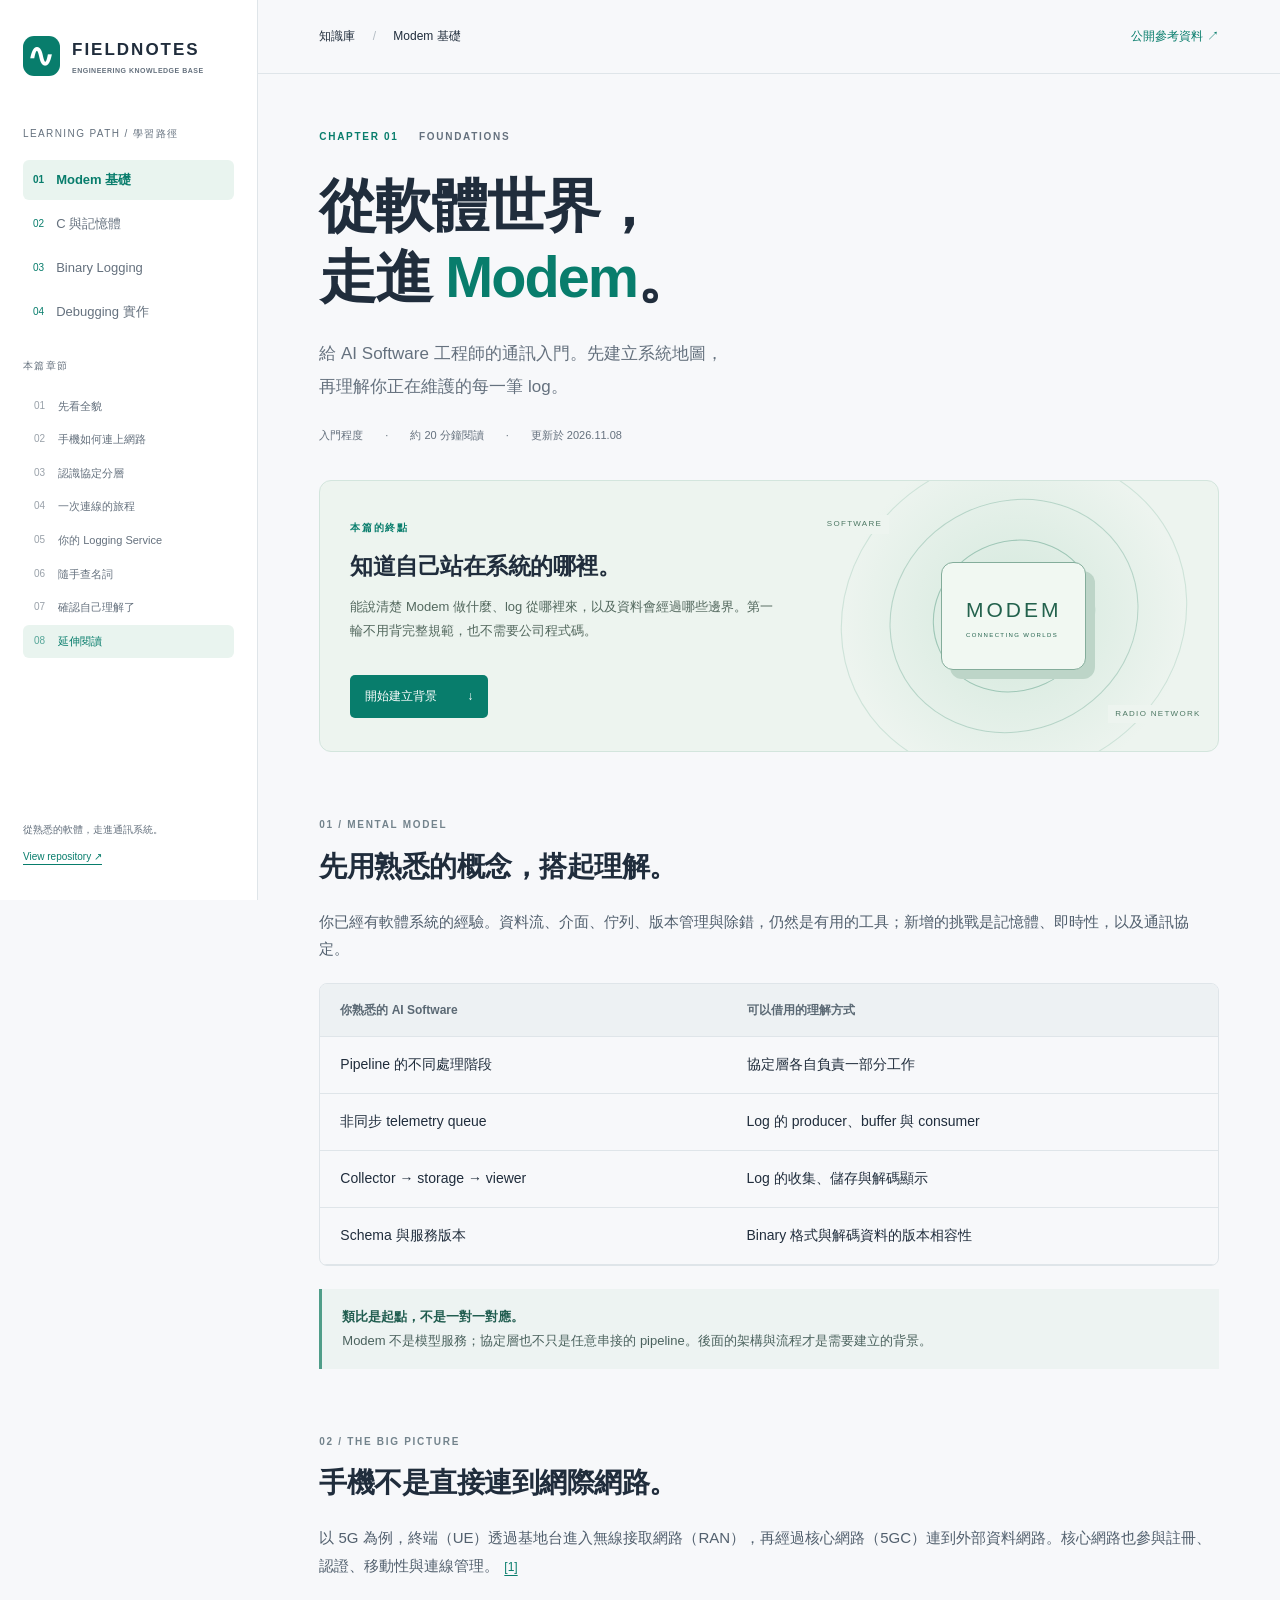
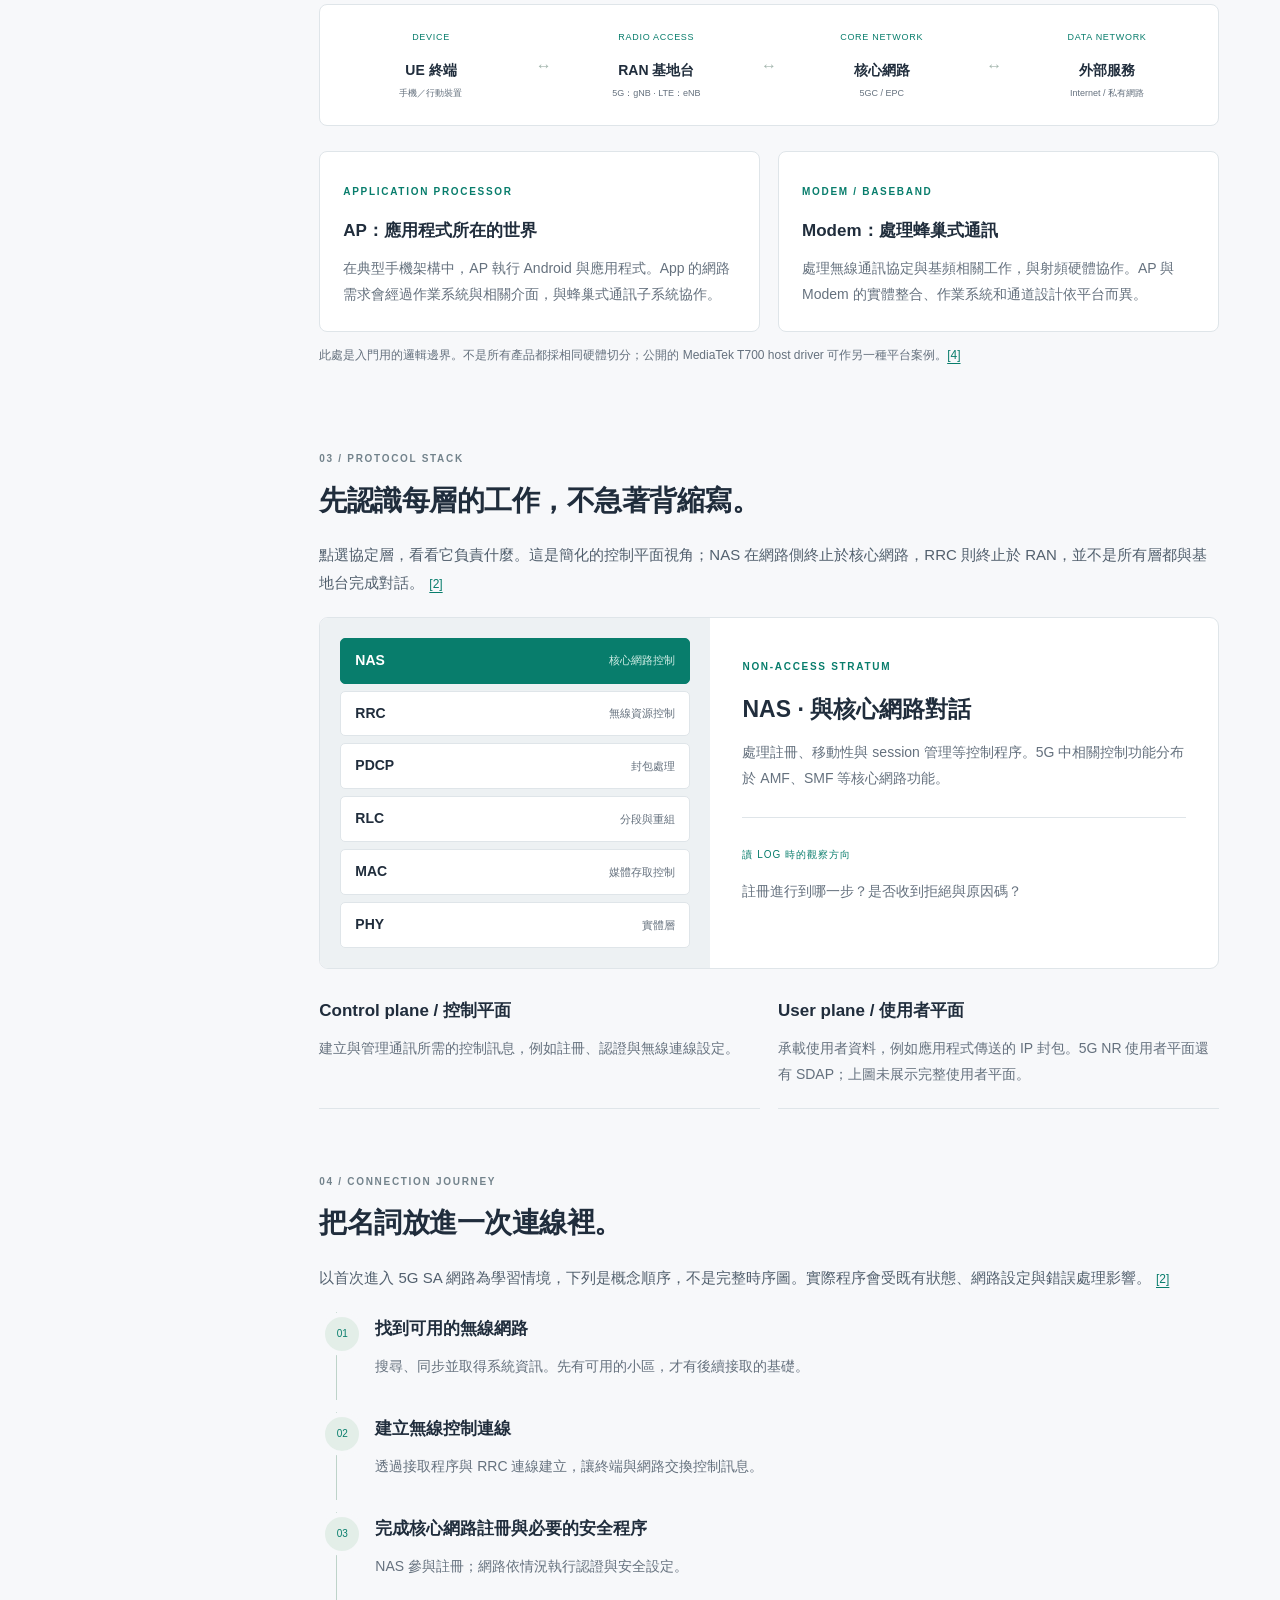
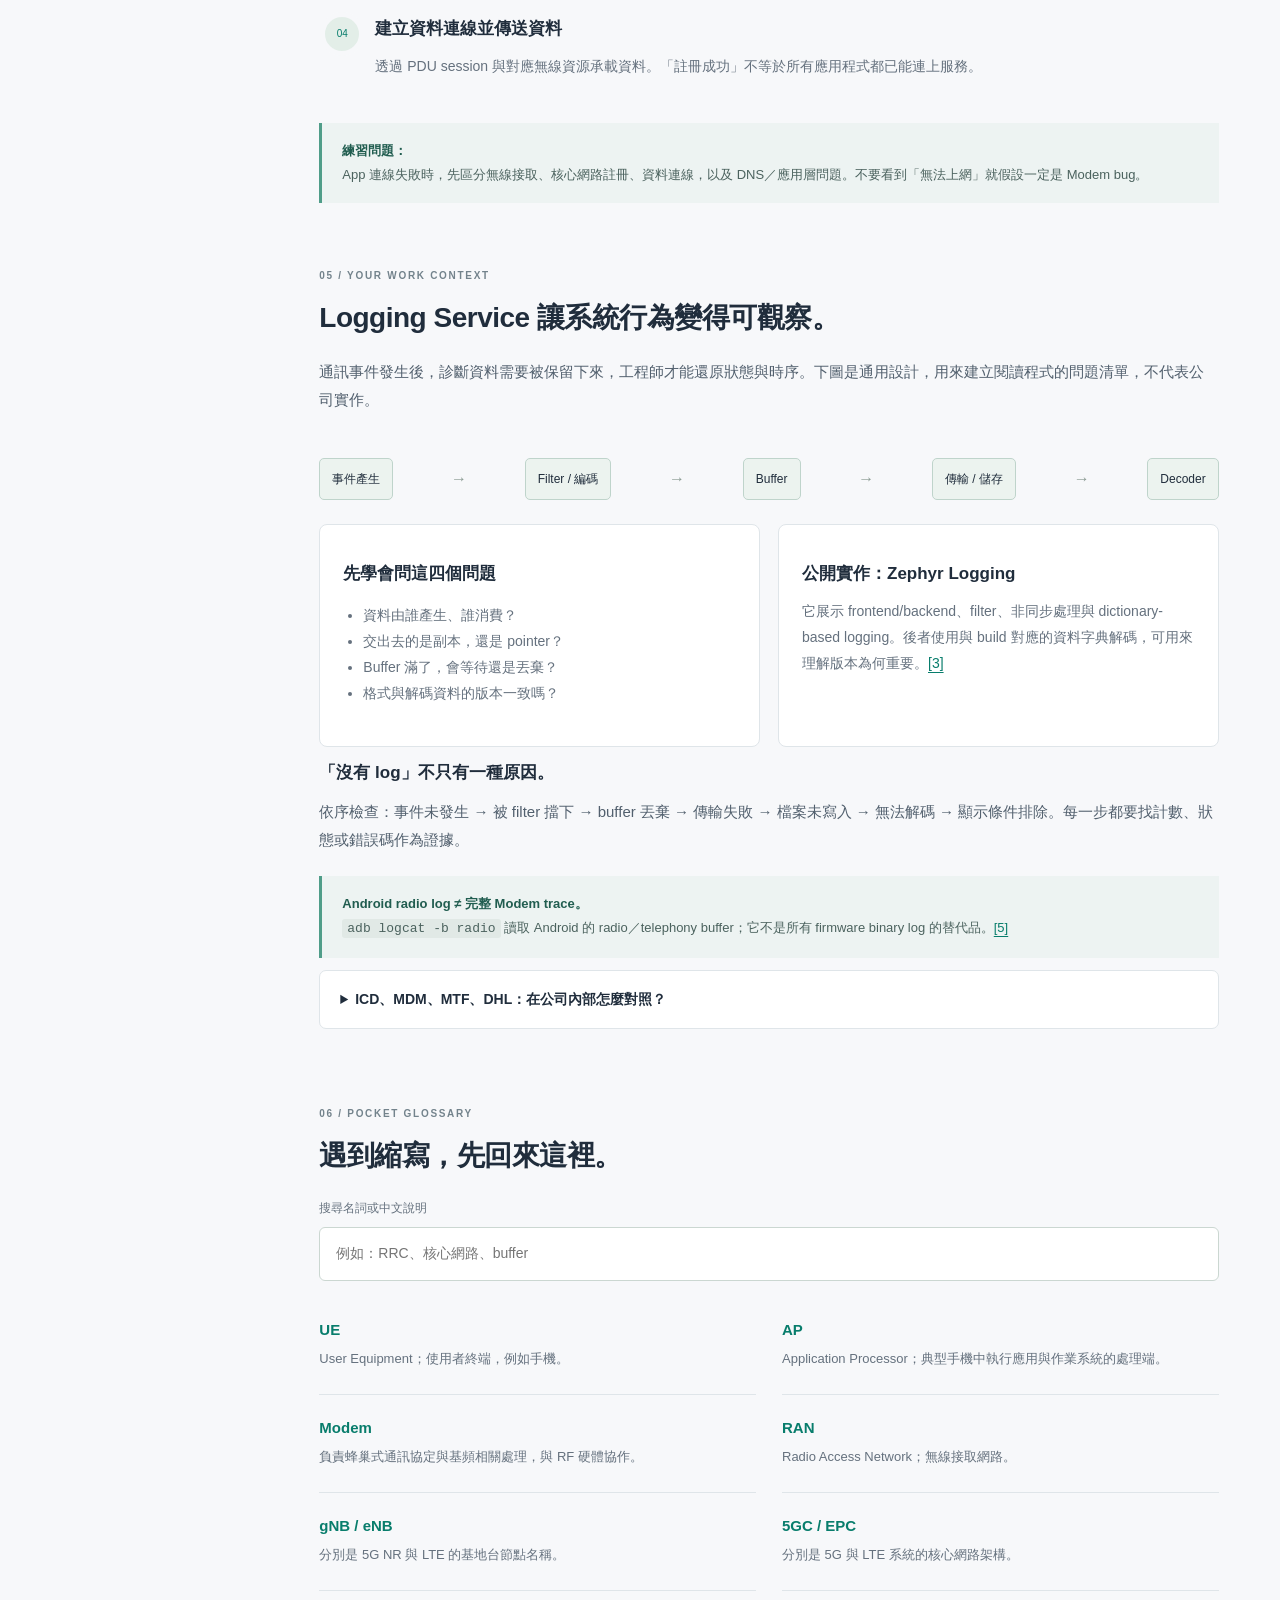
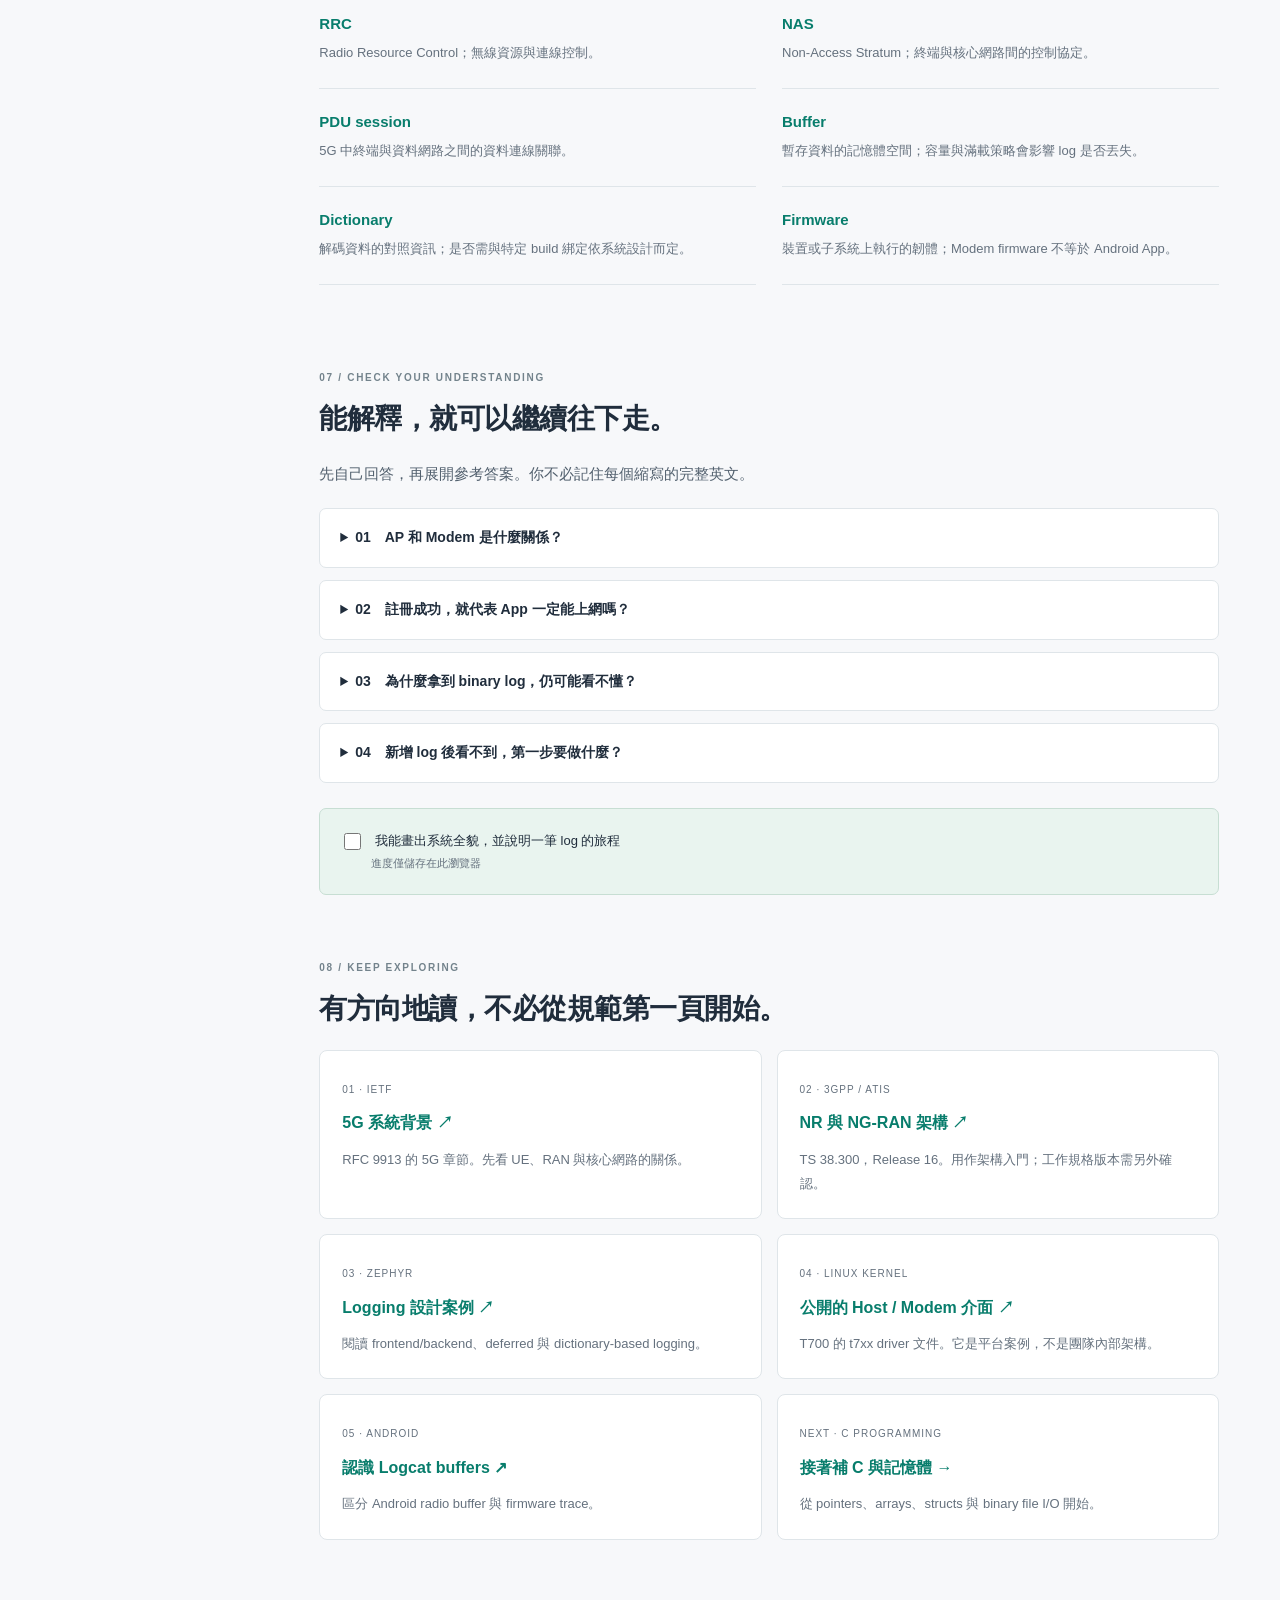
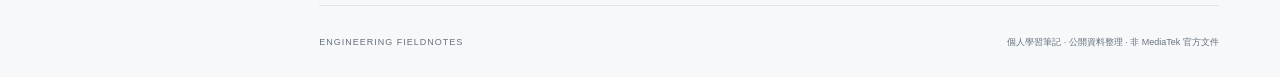
==== index.html @ d11c2abe "Build modem learning knowledge base with tested C labs and Pages deployment" ====
<!doctype html>
<html lang="zh-Hant"><head><meta charset="UTF-8"><meta name="viewport" content="width=device-width, initial-scale=1"><meta name="description" content="從 AI Software 走進 Modem：以系統架構、協定分層與 Logging 資料流建立通訊背景的工程師知識庫。"><title>Modem 背景入門 · Engineering Fieldnotes</title><link rel="stylesheet" href="assets/style.css"><script src="assets/app.js" defer></script><link rel="icon" href="assets/favicon.svg" type="image/svg+xml"></head>
<body data-chapter="modem-foundations"><a class="skip" href="#main">跳到主要內容</a><aside class="sidebar"><a class="brand" href="index.html"><span class="brand-icon">∿</span><span>FIELDNOTES<small>ENGINEERING KNOWLEDGE BASE</small></span></a><div class="sidebar-label">LEARNING PATH / 學習路徑</div><div class="chapter-nav" aria-label="學習主題"><a href="index.html" class="current" aria-current="page"><span>01</span>Modem 基礎</a><a href="c-memory.html" class=""><span>02</span>C 與記憶體</a><a href="binary-logging.html" class=""><span>03</span>Binary Logging</a><a href="debugging.html" class=""><span>04</span>Debugging 實作</a></div><div class="sidebar-label toc-label">本篇章節</div><nav aria-label="文章章節"><a href="#overview"><span>01</span>先看全貌</a><a href="#architecture"><span>02</span>手機如何連上網路</a><a href="#layers"><span>03</span>認識協定分層</a><a href="#journey"><span>04</span>一次連線的旅程</a><a href="#logging"><span>05</span>你的 Logging Service</a><a href="#glossary"><span>06</span>隨手查名詞</a><a href="#check"><span>07</span>確認自己理解了</a><a href="#resources"><span>08</span>延伸閱讀</a></nav><div class="sidebar-footer">從熟悉的軟體，走進通訊系統。<br><a href="https://github.com/peter0512lee/mediatek-career">View repository ↗</a></div></aside>
<div class="shell"><header class="topbar"><span>知識庫 <span class="slash">/</span> Modem 基礎</span><a href="#resources">公開參考資料 ↗</a></header><main id="main"><div class="eyebrow">CHAPTER 01 <span>FOUNDATIONS</span></div><h1>從軟體世界，<br>走進 <em>Modem</em>。</h1><p class="lead">給 AI Software 工程師的通訊入門。先建立系統地圖，<br class="desktop">再理解你正在維護的每一筆 log。</p><div class="meta"><span>入門程度</span><span>約 20 分鐘閱讀</span><span>更新於 2026.11.08</span></div>
<div class="intro-grid"><div><span class="tiny">本篇的終點</span><h2>知道自己站在系統的哪裡。</h2><p>能說清楚 Modem 做什麼、log 從哪裡來，以及資料會經過哪些邊界。第一輪不用背完整規範，也不需要公司程式碼。</p><a class="primary" href="#overview">開始建立背景 <span>↓</span></a></div><div class="signal-art" aria-label="概念示意：軟體經過 Modem 連接無線網路"><div class="orbit o1"></div><div class="orbit o2"></div><div class="orbit o3"></div><span class="chip">MODEM<small>CONNECTING WORLDS</small></span><span class="art-label al1">SOFTWARE</span><span class="art-label al2">RADIO NETWORK</span></div></div>
<section id="overview"><div class="section-kicker">01 / MENTAL MODEL</div><h2>先用熟悉的概念，搭起理解。</h2><p>你已經有軟體系統的經驗。資料流、介面、佇列、版本管理與除錯，仍然是有用的工具；新增的挑戰是記憶體、即時性，以及通訊協定。</p><div class="table-wrap"><table><thead><tr><th>你熟悉的 AI Software</th><th>可以借用的理解方式</th></tr></thead><tbody><tr><td>Pipeline 的不同處理階段</td><td>協定層各自負責一部分工作</td></tr><tr><td>非同步 telemetry queue</td><td>Log 的 producer、buffer 與 consumer</td></tr><tr><td>Collector → storage → viewer</td><td>Log 的收集、儲存與解碼顯示</td></tr><tr><td>Schema 與服務版本</td><td>Binary 格式與解碼資料的版本相容性</td></tr></tbody></table></div><div class="note"><strong>類比是起點，不是一對一對應。</strong> Modem 不是模型服務；協定層也不只是任意串接的 pipeline。後面的架構與流程才是需要建立的背景。</div></section>
<section id="architecture"><div class="section-kicker">02 / THE BIG PICTURE</div><h2>手機不是直接連到網際網路。</h2><p>以 5G 為例，終端（UE）透過基地台進入無線接取網路（RAN），再經過核心網路（5GC）連到外部資料網路。核心網路也參與註冊、認證、移動性與連線管理。<a class="cite" href="#ref-1">[1]</a></p><div class="network"><div><span>DEVICE</span><strong>UE 終端</strong><small>手機／行動裝置</small></div><b aria-hidden="true">↔</b><div><span>RADIO ACCESS</span><strong>RAN 基地台</strong><small>5G：gNB · LTE：eNB</small></div><b aria-hidden="true">↔</b><div><span>CORE NETWORK</span><strong>核心網路</strong><small>5GC / EPC</small></div><b aria-hidden="true">↔</b><div><span>DATA NETWORK</span><strong>外部服務</strong><small>Internet / 私有網路</small></div></div><div class="two-col"><article class="card"><span class="tiny">APPLICATION PROCESSOR</span><h3>AP：應用程式所在的世界</h3><p>在典型手機架構中，AP 執行 Android 與應用程式。App 的網路需求會經過作業系統與相關介面，與蜂巢式通訊子系統協作。</p></article><article class="card"><span class="tiny">MODEM / BASEBAND</span><h3>Modem：處理蜂巢式通訊</h3><p>處理無線通訊協定與基頻相關工作，與射頻硬體協作。AP 與 Modem 的實體整合、作業系統和通道設計依平台而異。</p></article></div><p class="caption">此處是入門用的邏輯邊界。不是所有產品都採相同硬體切分；公開的 MediaTek T700 host driver 可作另一種平台案例。<a href="#ref-4">[4]</a></p></section>
<section id="layers"><div class="section-kicker">03 / PROTOCOL STACK</div><h2>先認識每層的工作，不急著背縮寫。</h2><p>點選協定層，看看它負責什麼。這是簡化的控制平面視角；NAS 在網路側終止於核心網路，RRC 則終止於 RAN，並不是所有層都與基地台完成對話。<a class="cite" href="#ref-2">[2]</a></p><div class="stack-explorer"><div class="stack-buttons" role="group" aria-label="選擇協定層"><button data-layer="NAS" aria-pressed="true">NAS <span>核心網路控制</span></button><button data-layer="RRC" aria-pressed="false">RRC <span>無線資源控制</span></button><button data-layer="PDCP" aria-pressed="false">PDCP <span>封包處理</span></button><button data-layer="RLC" aria-pressed="false">RLC <span>分段與重組</span></button><button data-layer="MAC" aria-pressed="false">MAC <span>媒體存取控制</span></button><button data-layer="PHY" aria-pressed="false">PHY <span>實體層</span></button></div><article class="layer-detail" aria-live="polite"><span class="tiny" id="layer-full">NON-ACCESS STRATUM</span><h3 id="layer-title">NAS · 與核心網路對話</h3><p id="layer-desc">處理註冊、移動性與 session 管理等控制程序。5G 中相關控制功能分布於 AMF、SMF 等核心網路功能。</p><div class="layer-example"><span>讀 LOG 時的觀察方向</span><p id="layer-example">註冊進行到哪一步？是否收到拒絕與原因碼？</p></div></article></div><div class="two-col planes"><article><h3>Control plane / 控制平面</h3><p>建立與管理通訊所需的控制訊息，例如註冊、認證與無線連線設定。</p></article><article><h3>User plane / 使用者平面</h3><p>承載使用者資料，例如應用程式傳送的 IP 封包。5G NR 使用者平面還有 SDAP；上圖未展示完整使用者平面。</p></article></div></section>
<section id="journey"><div class="section-kicker">04 / CONNECTION JOURNEY</div><h2>把名詞放進一次連線裡。</h2><p>以首次進入 5G SA 網路為學習情境，下列是概念順序，不是完整時序圖。實際程序會受既有狀態、網路設定與錯誤處理影響。<a class="cite" href="#ref-2">[2]</a></p><ol class="timeline"><li><h3>找到可用的無線網路</h3><p>搜尋、同步並取得系統資訊。先有可用的小區，才有後續接取的基礎。</p></li><li><h3>建立無線控制連線</h3><p>透過接取程序與 RRC 連線建立，讓終端與網路交換控制訊息。</p></li><li><h3>完成核心網路註冊與必要的安全程序</h3><p>NAS 參與註冊；網路依情況執行認證與安全設定。</p></li><li><h3>建立資料連線並傳送資料</h3><p>透過 PDU session 與對應無線資源承載資料。「註冊成功」不等於所有應用程式都已能連上服務。</p></li></ol><div class="note"><strong>練習問題：</strong>App 連線失敗時，先區分無線接取、核心網路註冊、資料連線，以及 DNS／應用層問題。不要看到「無法上網」就假設一定是 Modem bug。</div></section>
<section id="logging"><div class="section-kicker">05 / YOUR WORK CONTEXT</div><h2>Logging Service 讓系統行為變得可觀察。</h2><p>通訊事件發生後，診斷資料需要被保留下來，工程師才能還原狀態與時序。下圖是通用設計，用來建立閱讀程式的問題清單，不代表公司實作。</p><div class="log-flow"><span>事件產生</span><i>→</i><span>Filter / 編碼</span><i>→</i><span>Buffer</span><i>→</i><span>傳輸 / 儲存</span><i>→</i><span>Decoder</span></div><div class="two-col"><article class="card"><h3>先學會問這四個問題</h3><ul><li>資料由誰產生、誰消費？</li><li>交出去的是副本，還是 pointer？</li><li>Buffer 滿了，會等待還是丟棄？</li><li>格式與解碼資料的版本一致嗎？</li></ul></article><article class="card"><h3>公開實作：Zephyr Logging</h3><p>它展示 frontend/backend、filter、非同步處理與 dictionary-based logging。後者使用與 build 對應的資料字典解碼，可用來理解版本為何重要。<a href="#ref-3">[3]</a></p></article></div><h3>「沒有 log」不只有一種原因。</h3><p>依序檢查：事件未發生 → 被 filter 擋下 → buffer 丟棄 → 傳輸失敗 → 檔案未寫入 → 無法解碼 → 顯示條件排除。每一步都要找計數、狀態或錯誤碼作為證據。</p><div class="note"><strong>Android radio log ≠ 完整 Modem trace。</strong> <code>adb logcat -b radio</code> 讀取 Android 的 radio／telephony buffer；它不是所有 firmware binary log 的替代品。<a href="#ref-5">[5]</a></div><details><summary>ICD、MDM、MTF、DHL：在公司內部怎麼對照？</summary><p>目前沒有足夠可靠的公開來源確認本專案情境中的定義；不猜全名或模組關係。請在公司內部釐清各項的類型、執行位置、輸入／輸出、buffer ownership、初始化流程與常見失敗情境。</p><p>這個公開知識庫只整理共通知識，不收錄內部 code、log 或未公開的架構對照。</p></details></section>
<section id="glossary"><div class="section-kicker">06 / POCKET GLOSSARY</div><h2>遇到縮寫，先回來這裡。</h2><label class="search-label" for="term-search">搜尋名詞或中文說明</label><input id="term-search" type="search" placeholder="例如：RRC、核心網路、buffer" autocomplete="off"><div class="terms" id="terms"><article class="term"><h3>UE</h3><p>User Equipment；使用者終端，例如手機。</p></article><article class="term"><h3>AP</h3><p>Application Processor；典型手機中執行應用與作業系統的處理端。</p></article><article class="term"><h3>Modem</h3><p>負責蜂巢式通訊協定與基頻相關處理，與 RF 硬體協作。</p></article><article class="term"><h3>RAN</h3><p>Radio Access Network；無線接取網路。</p></article><article class="term"><h3>gNB / eNB</h3><p>分別是 5G NR 與 LTE 的基地台節點名稱。</p></article><article class="term"><h3>5GC / EPC</h3><p>分別是 5G 與 LTE 系統的核心網路架構。</p></article><article class="term"><h3>RRC</h3><p>Radio Resource Control；無線資源與連線控制。</p></article><article class="term"><h3>NAS</h3><p>Non-Access Stratum；終端與核心網路間的控制協定。</p></article><article class="term"><h3>PDU session</h3><p>5G 中終端與資料網路之間的資料連線關聯。</p></article><article class="term"><h3>Buffer</h3><p>暫存資料的記憶體空間；容量與滿載策略會影響 log 是否丟失。</p></article><article class="term"><h3>Dictionary</h3><p>解碼資料的對照資訊；是否需與特定 build 綁定依系統設計而定。</p></article><article class="term"><h3>Firmware</h3><p>裝置或子系統上執行的韌體；Modem firmware 不等於 Android App。</p></article></div><p id="search-status" role="status" class="caption"></p></section>
<section id="check"><div class="section-kicker">07 / CHECK YOUR UNDERSTANDING</div><h2>能解釋，就可以繼續往下走。</h2><p>先自己回答，再展開參考答案。你不必記住每個縮寫的完整英文。</p><details><summary>01　AP 和 Modem 是什麼關係？</summary><p>典型手機中，AP 執行應用與作業系統，Modem 處理蜂巢式通訊；兩者透過平台介面協作。邏輯職責不同，不表示一定是兩顆獨立晶片。</p></details><details><summary>02　註冊成功，就代表 App 一定能上網嗎？</summary><p>不一定。還需有可用資料連線，後續也可能遇到路由、DNS、TLS 或應用服務問題。應分層尋找證據。</p></details><details><summary>03　為什麼拿到 binary log，仍可能看不懂？</summary><p>可能缺少正確格式資訊或對應版本的 dictionary，也可能有資料截斷、未知 ID 或解析錯誤。先確認版本與資料完整性。</p></details><details><summary>04　新增 log 後看不到，第一步要做什麼？</summary><p>確認程式路徑是否真的執行，以及 log 是否被編譯進去、是否被 runtime filter 關閉，再沿 buffer、傳輸、儲存、解碼逐段檢查。</p></details><div class="completion"><label><input type="checkbox" id="completed"> 我能畫出系統全貌，並說明一筆 log 的旅程</label><span id="completion-status" role="status">進度僅儲存在此瀏覽器</span></div></section>
<section id="resources"><div class="section-kicker">08 / KEEP EXPLORING</div><h2>有方向地讀，不必從規範第一頁開始。</h2><div class="resources"><a id="ref-1" href="https://www.rfc-editor.org/rfc/rfc9913.html"><span>01 · IETF</span><h3>5G 系統背景 ↗</h3><p>RFC 9913 的 5G 章節。先看 UE、RAN 與核心網路的關係。</p></a><a id="ref-2" href="https://atisorg.s3.amazonaws.com/archive/3gpp-documents/Rel16/ATIS.3GPP.38.300.V1620.pdf"><span>02 · 3GPP / ATIS</span><h3>NR 與 NG-RAN 架構 ↗</h3><p>TS 38.300，Release 16。用作架構入門；工作規格版本需另外確認。</p></a><a id="ref-3" href="https://docs.zephyrproject.org/latest/services/logging/index.html"><span>03 · ZEPHYR</span><h3>Logging 設計案例 ↗</h3><p>閱讀 frontend/backend、deferred 與 dictionary-based logging。</p></a><a id="ref-4" href="https://docs.kernel.org/networking/device_drivers/wwan/t7xx.html"><span>04 · LINUX KERNEL</span><h3>公開的 Host / Modem 介面 ↗</h3><p>T700 的 t7xx driver 文件。它是平台案例，不是團隊內部架構。</p></a><a id="ref-5" href="https://developer.android.com/tools/logcat"><span>05 · ANDROID</span><h3>認識 Logcat buffers ↗</h3><p>區分 Android radio buffer 與 firmware trace。</p></a><a href="c-memory.html"><span>NEXT · C PROGRAMMING</span><h3>接著補 C 與記憶體 →</h3><p>從 pointers、arrays、structs 與 binary file I/O 開始。</p></a></div></section><footer>ENGINEERING FIELDNOTES <span>個人學習筆記 · 公開資料整理 · 非 MediaTek 官方文件</span></footer></main></div></body></html>
---- assets/style.css ----
:root{--bg:#f7f8fa;--ink:#202d3c;--muted:#65717e;--line:#dfe5e9;--green:#087d6c;--light:#e9f4ef;--sidebar:258px}*{box-sizing:border-box}html{scroll-behavior:smooth;scroll-padding-top:30px}body{margin:0;background:var(--bg);color:var(--ink);font:16px/1.85 -apple-system,BlinkMacSystemFont,"Segoe UI","Noto Sans TC",sans-serif}a{color:var(--green);text-underline-offset:4px}button,input{font:inherit}button,a,input,summary{outline-offset:5px}button{cursor:pointer}.skip{position:fixed;top:-80px;background:white;padding:10px;z-index:10}.skip:focus{top:0}.sidebar{position:fixed;inset:0 auto 0 0;width:var(--sidebar);background:#fff;border-right:1px solid var(--line);padding:34px 23px;display:flex;flex-direction:column;overflow:auto}.brand{display:flex;gap:12px;align-items:center;color:var(--ink);text-decoration:none;font-size:17px;font-weight:750;letter-spacing:2px}.brand small{display:block;font-size:8px;letter-spacing:1.1px;color:var(--muted)}.brand-icon{display:grid;place-items:center;width:37px;height:40px;background:var(--green);color:white;border-radius:11px;font-size:32px}.sidebar-label{font-size:10px;letter-spacing:1.4px;color:var(--muted);margin:47px 0 16px}.course{font-weight:650;font-size:14px;display:flex;align-items:center;gap:9px}.dot{width:7px;height:7px;background:var(--green);border-radius:50%}.badge{margin-left:auto;color:var(--green);background:var(--light);padding:0 7px;border-radius:4px;font-size:11px}nav{margin:18px 0 25px}nav a{display:flex;gap:13px;font-size:13px;color:var(--muted);padding:8px 11px;text-decoration:none;border-radius:6px}nav a span{font-size:10px;opacity:.65}nav a.active,nav a:hover{color:var(--green);background:var(--light)}.up-next{border-top:1px solid var(--line);padding-top:23px;font-size:12px;color:var(--muted)}.up-next>span{font-size:10px;letter-spacing:1px}.up-next p{display:flex;justify-content:space-between;margin:12px 0}.up-next small{font-size:10px;color:#78838c}.sidebar-footer{margin-top:auto;padding-top:35px;font-size:10px;color:var(--muted)}.sidebar-footer a{display:inline-block;margin-top:8px}.shell{margin-left:var(--sidebar)}.topbar{height:74px;border-bottom:1px solid var(--line);display:flex;align-items:center;justify-content:space-between;padding:0 6%;font-size:12px}.topbar>a{text-decoration:none}.slash{margin:0 14px;color:#b4bdc4}main{max-width:1120px;margin:auto;padding:54px 6% 0}.eyebrow,.tiny,.section-kicker{font-size:10px;font-weight:650;letter-spacing:1.7px;color:var(--green)}.eyebrow span{color:var(--muted);margin-left:16px}h1{font-size:clamp(38px,4.5vw,64px);line-height:1.25;letter-spacing:-2px;font-weight:730;margin:24px 0}h1 em{font-style:normal;color:var(--green)}.lead{font-size:17px;line-height:1.9;color:var(--muted)}.meta{display:flex;gap:22px;font-size:11px;color:var(--muted);margin:22px 0 35px}.meta span+span:before{content:'·';margin-right:22px}.intro-grid{display:grid;grid-template-columns:1.2fr 1fr;border:1px solid #d3e5dd;border-radius:12px;background:#edf4ef;overflow:hidden}.intro-grid>div:first-child{padding:30px}.intro-grid h2{font-size:23px;margin:9px 0}.intro-grid p{font-size:13px;color:#53685e}.primary{display:inline-flex;gap:30px;margin-top:12px;background:var(--green);color:#fff;padding:10px 15px;border-radius:5px;text-decoration:none;font-size:12px}.signal-art{position:relative;display:grid;place-items:center;min-height:270px;overflow:hidden;background:radial-gradient(circle,#d3e8dc,transparent 70%)}.orbit{position:absolute;border:1px solid #9fc7b7;border-radius:50%;width:150px;height:150px;transform:rotate(-25deg) scaleX(1.1)}.o2{width:230px;height:230px;opacity:.65}.o3{width:320px;height:320px;opacity:.4}.chip{z-index:1;padding:28px 24px;border:1px solid #84ad9b;background:#f1f8f2;box-shadow:9px 9px 0 #bdd5c8;border-radius:12px;font-size:21px;letter-spacing:3px;color:#23624d}.chip small{display:block;font-size:6px;letter-spacing:1.4px}.art-label{position:absolute;font-size:8px;letter-spacing:1.3px;background:#edf4ef;padding:2px 7px;color:#4d7864}.al1{top:34px;left:10px}.al2{bottom:28px;right:10px}section{padding-top:64px}h2{font-size:28px;line-height:1.45;letter-spacing:-.5px;margin:12px 0 20px}h3{font-size:17px;line-height:1.6;margin:12px 0}p{margin:12px 0 20px}section>p{color:#52606e;font-size:15px}.section-kicker{color:#73838c}table{width:100%;border-collapse:collapse;font-size:14px}th{text-align:left;background:#edf1f3;font-size:12px;color:#5b6974}td,th{padding:15px 20px;border-bottom:1px solid var(--line)}.table-wrap{overflow:auto;border:1px solid var(--line);border-radius:8px}.note{background:#edf3f2;border-left:3px solid #509d89;padding:16px 20px;margin-top:23px;font-size:13px;color:#4b625e}.note strong{display:block;color:#215d50}.network{display:flex;gap:10px;align-items:center;background:#fff;padding:24px 16px;border:1px solid var(--line);border-radius:8px;margin:25px 0}.network>div{flex:1;text-align:center}.network span,.network small{display:block;font-size:9px;color:var(--muted)}.network span{letter-spacing:.7px;color:var(--green);margin-bottom:9px}.network strong{font-size:14px}.network b{color:#a5b7af;font-weight:400}.two-col{display:grid;grid-template-columns:1fr 1fr;gap:18px}.card{padding:23px;background:white;border:1px solid var(--line);border-radius:8px}.card p,.card li{font-size:14px;color:var(--muted)}.card p:last-child{margin-bottom:0}.caption{font-size:12px!important;color:var(--muted)}.stack-explorer{display:grid;grid-template-columns:1fr 1.3fr;border:1px solid var(--line);border-radius:9px;overflow:hidden;background:white}.stack-buttons{padding:20px;background:#edf1f3;display:grid;gap:7px}.stack-buttons button{text-align:left;display:flex;justify-content:space-between;align-items:center;border:1px solid var(--line);background:white;border-radius:5px;padding:9px 14px;font-size:14px;font-weight:650;color:var(--ink)}.stack-buttons button span{font-weight:400;font-size:11px;color:var(--muted)}.stack-buttons button[aria-pressed=true]{background:var(--green);color:white;border-color:var(--green)}.stack-buttons button[aria-pressed=true] span{color:#d2eee6}.layer-detail{padding:32px}.layer-detail p{font-size:14px;color:var(--muted)}.layer-detail h3{font-size:23px}.layer-example{border-top:1px solid var(--line);margin-top:25px;padding-top:20px}.layer-example>span{font-size:10px;letter-spacing:1px;color:var(--green)}.planes{padding-top:16px}.planes article{border-bottom:1px solid var(--line)}.planes p{font-size:14px;color:var(--muted)}.timeline{list-style:none;counter-reset:steps;padding-left:0}.timeline li{counter-increment:steps;position:relative;margin-left:17px;padding:0 0 20px 38px;border-left:1px solid #bed3c9}.timeline li:before{content:counter(steps,decimal-leading-zero);position:absolute;left:-17px;background:#e3eee8;border:5px solid var(--bg);border-radius:50%;width:34px;height:34px;display:grid;place-items:center;color:var(--green);font-size:10px}.timeline li:last-child{border-left-color:transparent}.timeline h3{padding-top:3px}.timeline p{font-size:14px;color:var(--muted);margin-bottom:0}.log-flow{display:flex;align-items:center;justify-content:space-between;gap:6px;padding:24px 0}.log-flow span{padding:9px 12px;border:1px solid #bfd4cb;border-radius:5px;background:#ecf3ef;font-size:12px}.log-flow i{font-style:normal;color:#8d9d95}ul{padding-left:20px}code{background:#e1e9e6;padding:2px 5px;border-radius:3px}details{background:white;border:1px solid var(--line);border-radius:7px;margin:12px 0;padding:16px 20px;font-size:14px}summary{cursor:pointer;font-weight:600}details p{color:var(--muted);margin-bottom:0}.search-label{display:block;font-size:12px;color:var(--muted);margin-bottom:8px}input[type=search]{width:100%;padding:13px 16px;background:white;border:1px solid #cbd7d1;border-radius:6px;font-size:14px;color:var(--ink)}.terms{display:grid;grid-template-columns:1fr 1fr;gap:0 26px;margin-top:16px}.term{padding:9px 0;border-bottom:1px solid var(--line)}.term h3{font-size:15px;color:var(--green);margin-bottom:5px}.term p{font-size:13px;color:var(--muted);margin:0 0 14px}[hidden]{display:none!important}.completion{margin-top:25px;background:var(--light);border:1px solid #c7ded3;padding:20px;border-radius:7px;font-size:13px}.completion input{accent-color:var(--green);width:17px;height:17px;vertical-align:middle;margin-right:10px}.completion>span{display:block;margin-left:31px;font-size:11px;color:var(--muted)}.resources{display:grid;grid-template-columns:1fr 1fr;gap:15px}.resources>a{display:block;text-decoration:none;background:white;border:1px solid var(--line);border-radius:8px;padding:22px;transition:border-color .15s}.resources>a:hover{border-color:var(--green)}.resources span{font-size:10px;letter-spacing:1px;color:var(--muted)}.resources h3{font-size:16px;margin:8px 0}.resources p{font-size:13px;color:var(--muted);margin-bottom:0}footer{border-top:1px solid var(--line);margin-top:65px;padding:28px 0;font-size:9px;letter-spacing:1px;color:var(--muted);display:flex;justify-content:space-between}footer span{letter-spacing:0}.cite{font-size:12px;margin-left:5px}@media(min-width:1400px){main{padding-top:65px}}@media(max-width:1050px){:root{--sidebar:220px}.sidebar{padding:25px 17px}main{padding-left:5%;padding-right:5%}.intro-grid{grid-template-columns:1.3fr 1fr}.network{gap:4px;padding:20px 8px}.network strong{font-size:12px}.log-flow{flex-wrap:wrap}.layer-detail{padding:23px}}@media(max-width:760px){.sidebar{position:static;width:auto;padding:20px;border-right:0;border-bottom:1px solid var(--line)}.sidebar-label,.course,.up-next,.sidebar-footer{display:none}.brand small{font-size:8px}nav{display:flex;overflow-x:auto;margin:20px 0 0;gap:6px}nav a{white-space:nowrap;padding:7px 10px}nav a span{display:none}.shell{margin-left:0}.topbar{height:55px;padding:0 22px;font-size:10px}main{padding:35px 22px 0}h1{font-size:43px}.lead{font-size:15px}.meta{gap:10px;font-size:10px}.meta span+span:before{margin-right:10px}.intro-grid{grid-template-columns:1fr}.intro-grid>div:first-child{padding:25px}.signal-art{min-height:190px}.o3{width:290px;height:290px}.chip{padding:20px 25px}.al1{left:18%;top:20px}.al2{right:15%;bottom:20px}section{padding-top:45px}h2{font-size:25px}.two-col,.resources{grid-template-columns:1fr}.network{display:grid;grid-template-columns:1fr 20px 1fr;gap:15px;padding:22px}.network>b:nth-of-type(2){display:none}.network strong{font-size:14px}.stack-explorer{grid-template-columns:1fr}.stack-buttons{grid-template-columns:1fr 1fr;padding:14px}.stack-buttons button{display:block}.stack-buttons button span{display:block;font-size:10px}.terms{gap:0 18px}.term p{font-size:12px}.log-flow{justify-content:flex-start}.log-flow span{font-size:11px;padding:7px 9px}footer{display:block}footer span{display:block;margin-top:8px}.desktop{display:none}}@media(prefers-reduced-motion:reduce){html{scroll-behavior:auto}*{transition:none!important}}
/* Shared chapter navigation and teaching labs. */
.chapter-nav{display:grid;gap:4px}.chapter-nav a{display:flex;align-items:center;gap:12px;padding:8px 10px;border-radius:6px;font-size:13px;color:var(--muted);text-decoration:none}.chapter-nav a span{font-size:10px;color:var(--green)}.chapter-nav a.current{color:var(--green);background:var(--light);font-weight:650}.toc-label{margin-top:25px;margin-bottom:8px}.sidebar nav{margin-top:6px}.sidebar nav a{font-size:11px;line-height:1.6}.brand-icon{line-height:1;flex-shrink:0}.brand small{letter-spacing:.5px;font-size:7px}.page-links{display:flex;justify-content:space-between;gap:20px;margin-top:35px;font-size:14px}.page-links a{text-decoration:none}pre{max-width:100%;overflow:auto;padding:22px;border:1px solid #ccdcd5;border-radius:7px;background:#edf3f0;color:#214d40;font-size:12px;line-height:1.85;tab-size:4}pre code{background:none;padding:0;color:inherit;white-space:pre}textarea{width:100%;padding:15px;border:1px solid #b9cfc4;border-radius:7px;resize:vertical;font:13px/1.8 ui-monospace,monospace;background:white;color:var(--ink)}.lab-actions{display:flex;flex-wrap:wrap;gap:10px;align-items:center;margin:12px 0}.lab-actions .primary{margin-top:0;border:1px solid var(--green)}.secondary{font-size:12px;border:1px solid #b5c9c0;background:white;color:var(--green);padding:10px 15px;border-radius:5px}.secondary:hover{background:var(--light)}.queue-lab{padding:23px;border:1px solid var(--line);border-radius:9px;background:white;margin-top:23px}.queue-lab p{font-size:13px;color:var(--muted)}.queue-slots{display:grid;grid-template-columns:repeat(4,1fr);gap:10px;margin:20px 0}.queue-slot{border:1px dashed #aac5b8;background:#f4f7f5;padding:15px 5px;text-align:center;border-radius:6px;color:var(--muted);font-size:12px}.queue-slot.filled{border-style:solid;background:var(--light);color:var(--green)}.queue-slot strong{display:block;font-size:22px}.queue-slot small{font-size:10px}.resources article p{margin-bottom:0}@media(max-width:760px){.chapter-nav{display:flex;overflow-x:auto;margin-top:18px;gap:5px}.chapter-nav a{white-space:nowrap;font-size:12px}.sidebar nav{margin:12px 0 0}.sidebar nav a{font-size:11px}.sidebar-label.toc-label{display:none}pre{padding:15px;font-size:11px}.brand small{font-size:8px}.meta{flex-wrap:wrap}.page-links{font-size:12px}.queue-lab{padding:18px}.queue-slot{font-size:10px}} 
@media(max-width:760px){.sidebar nav{padding-bottom:8px;flex-shrink:0}.chapter-nav{flex-shrink:0}}
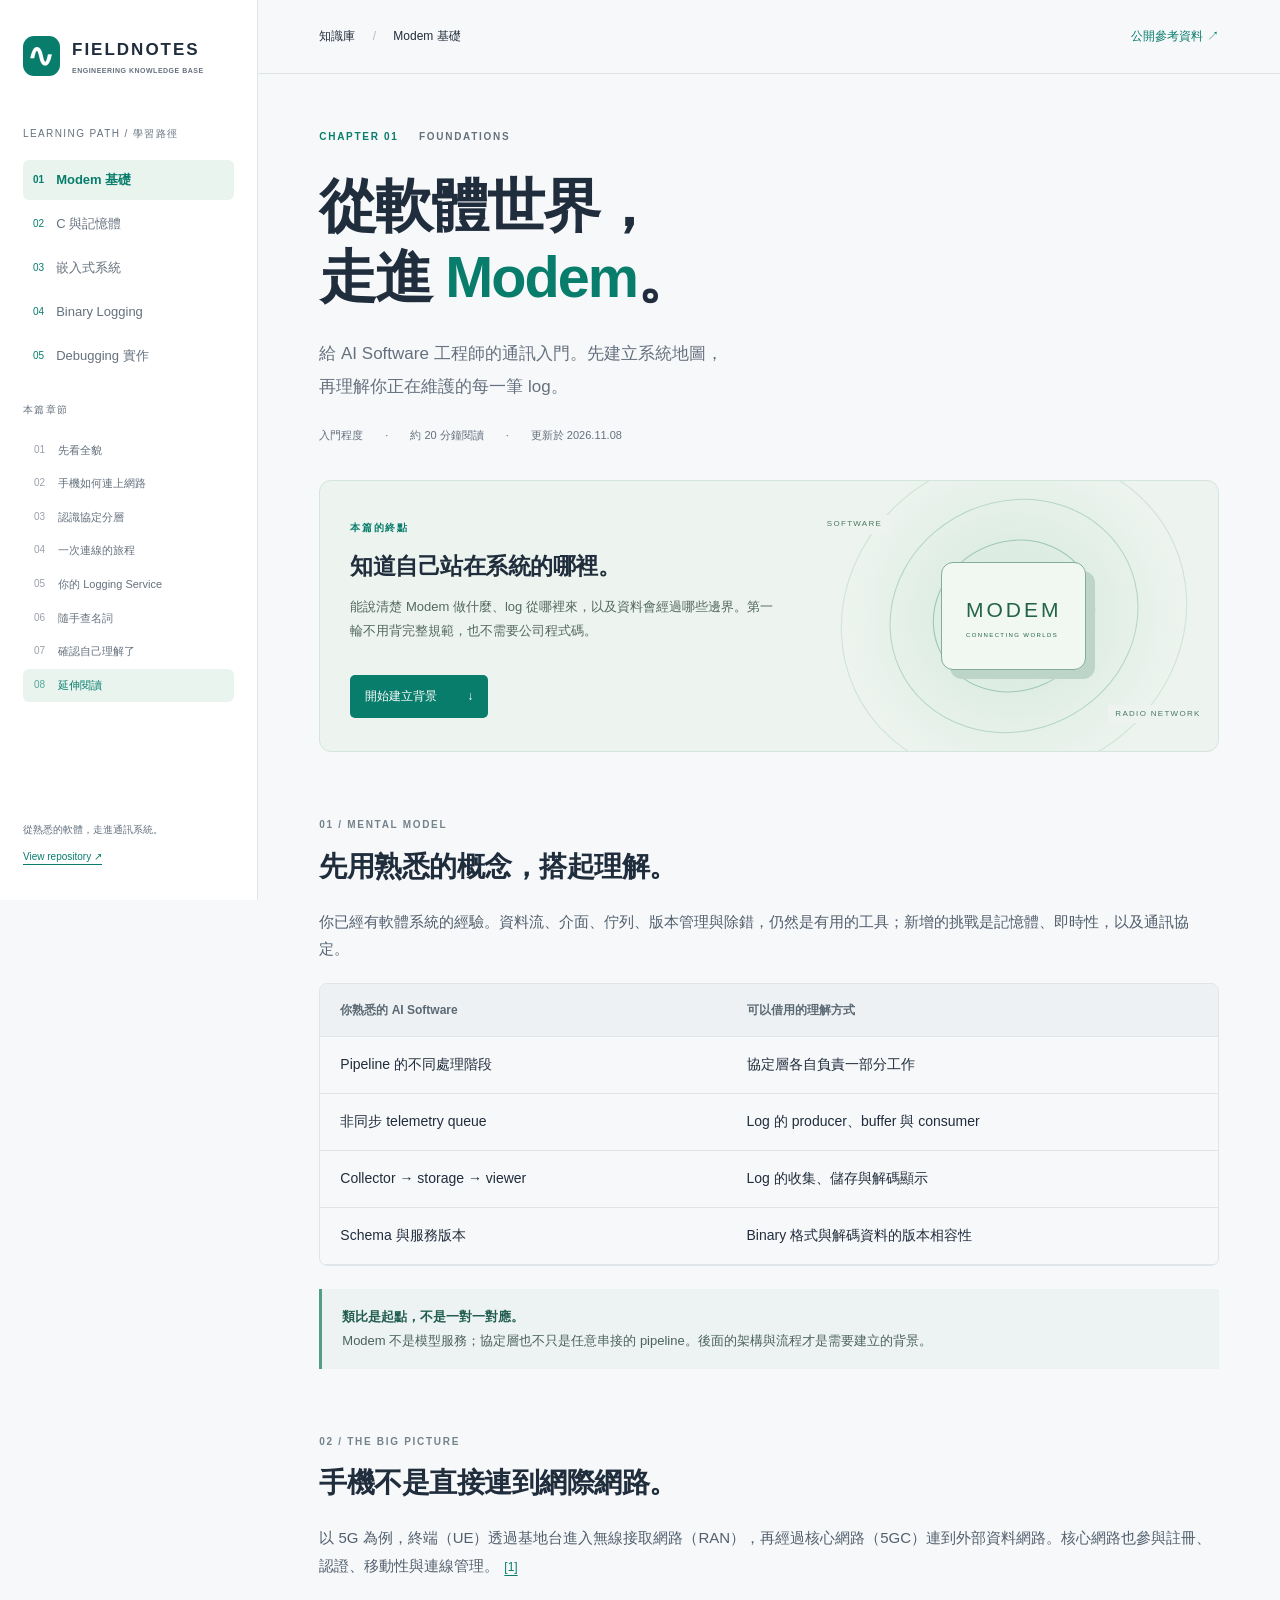
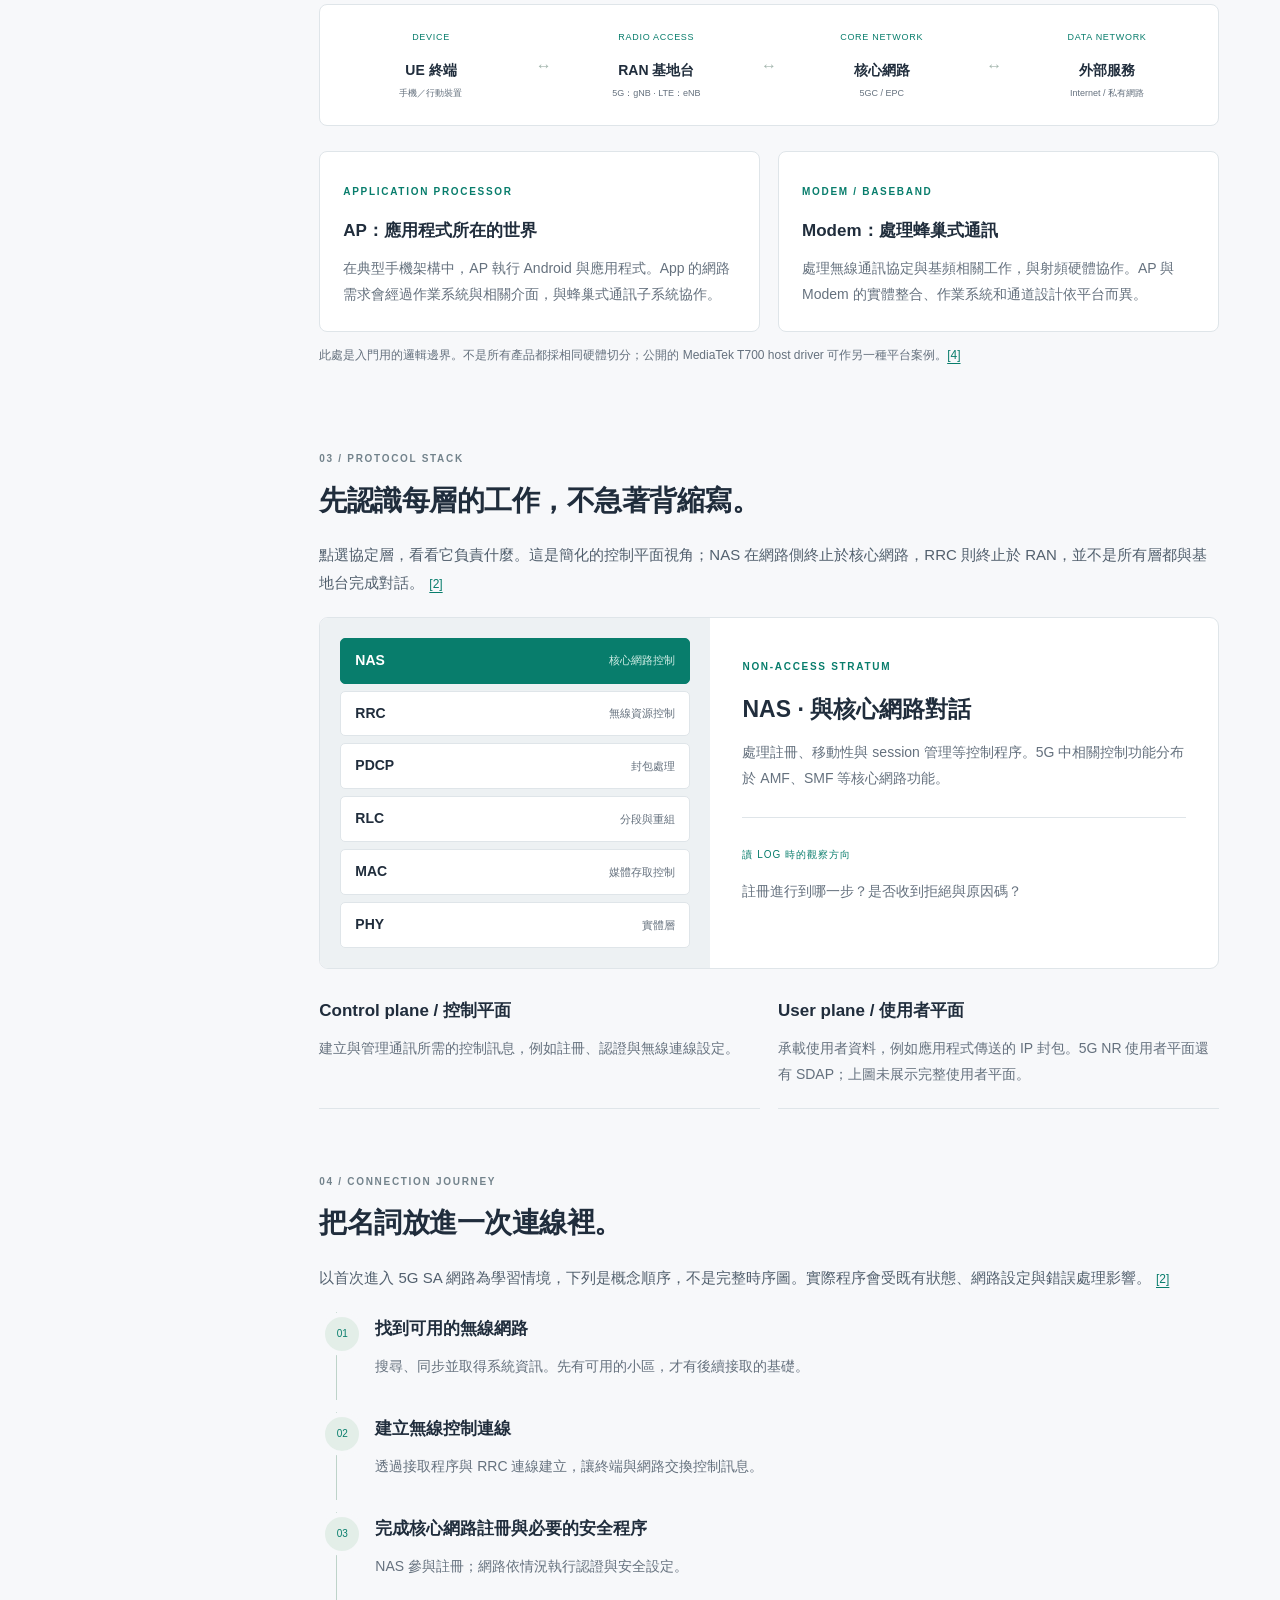
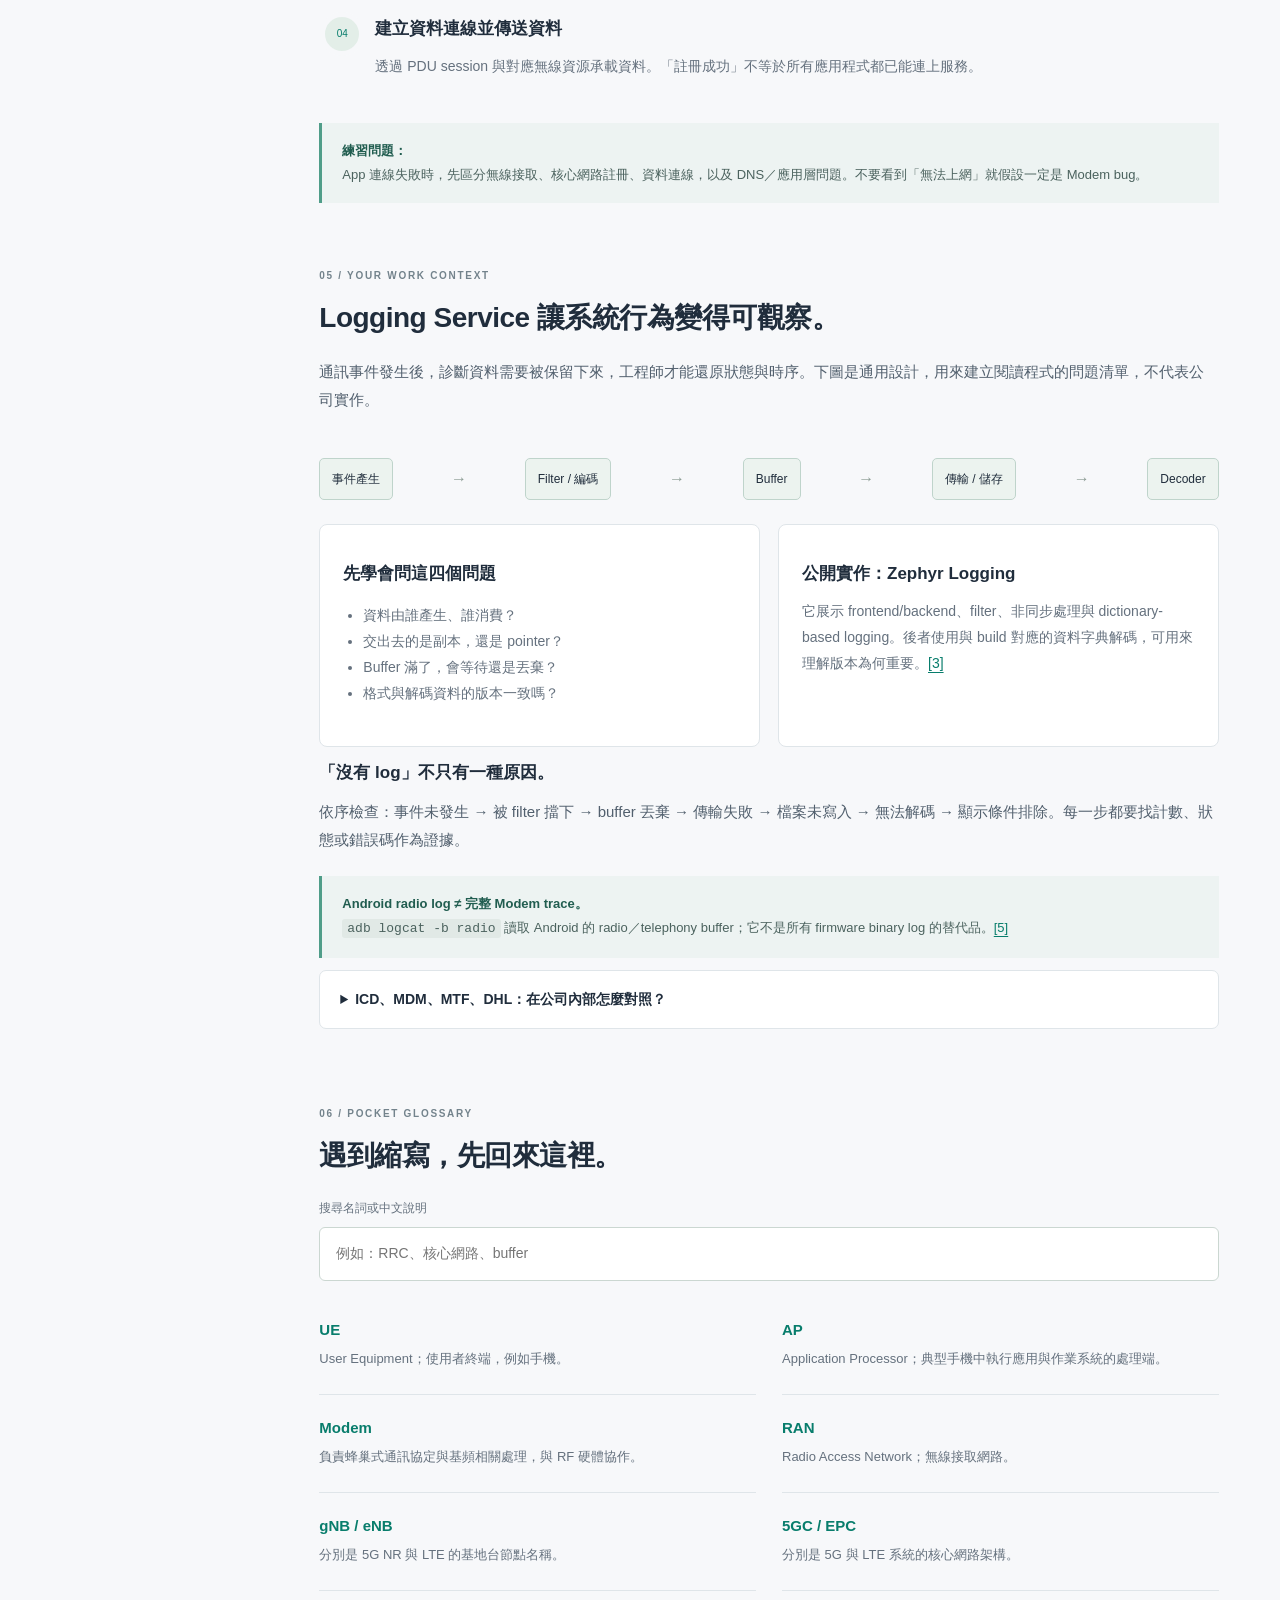
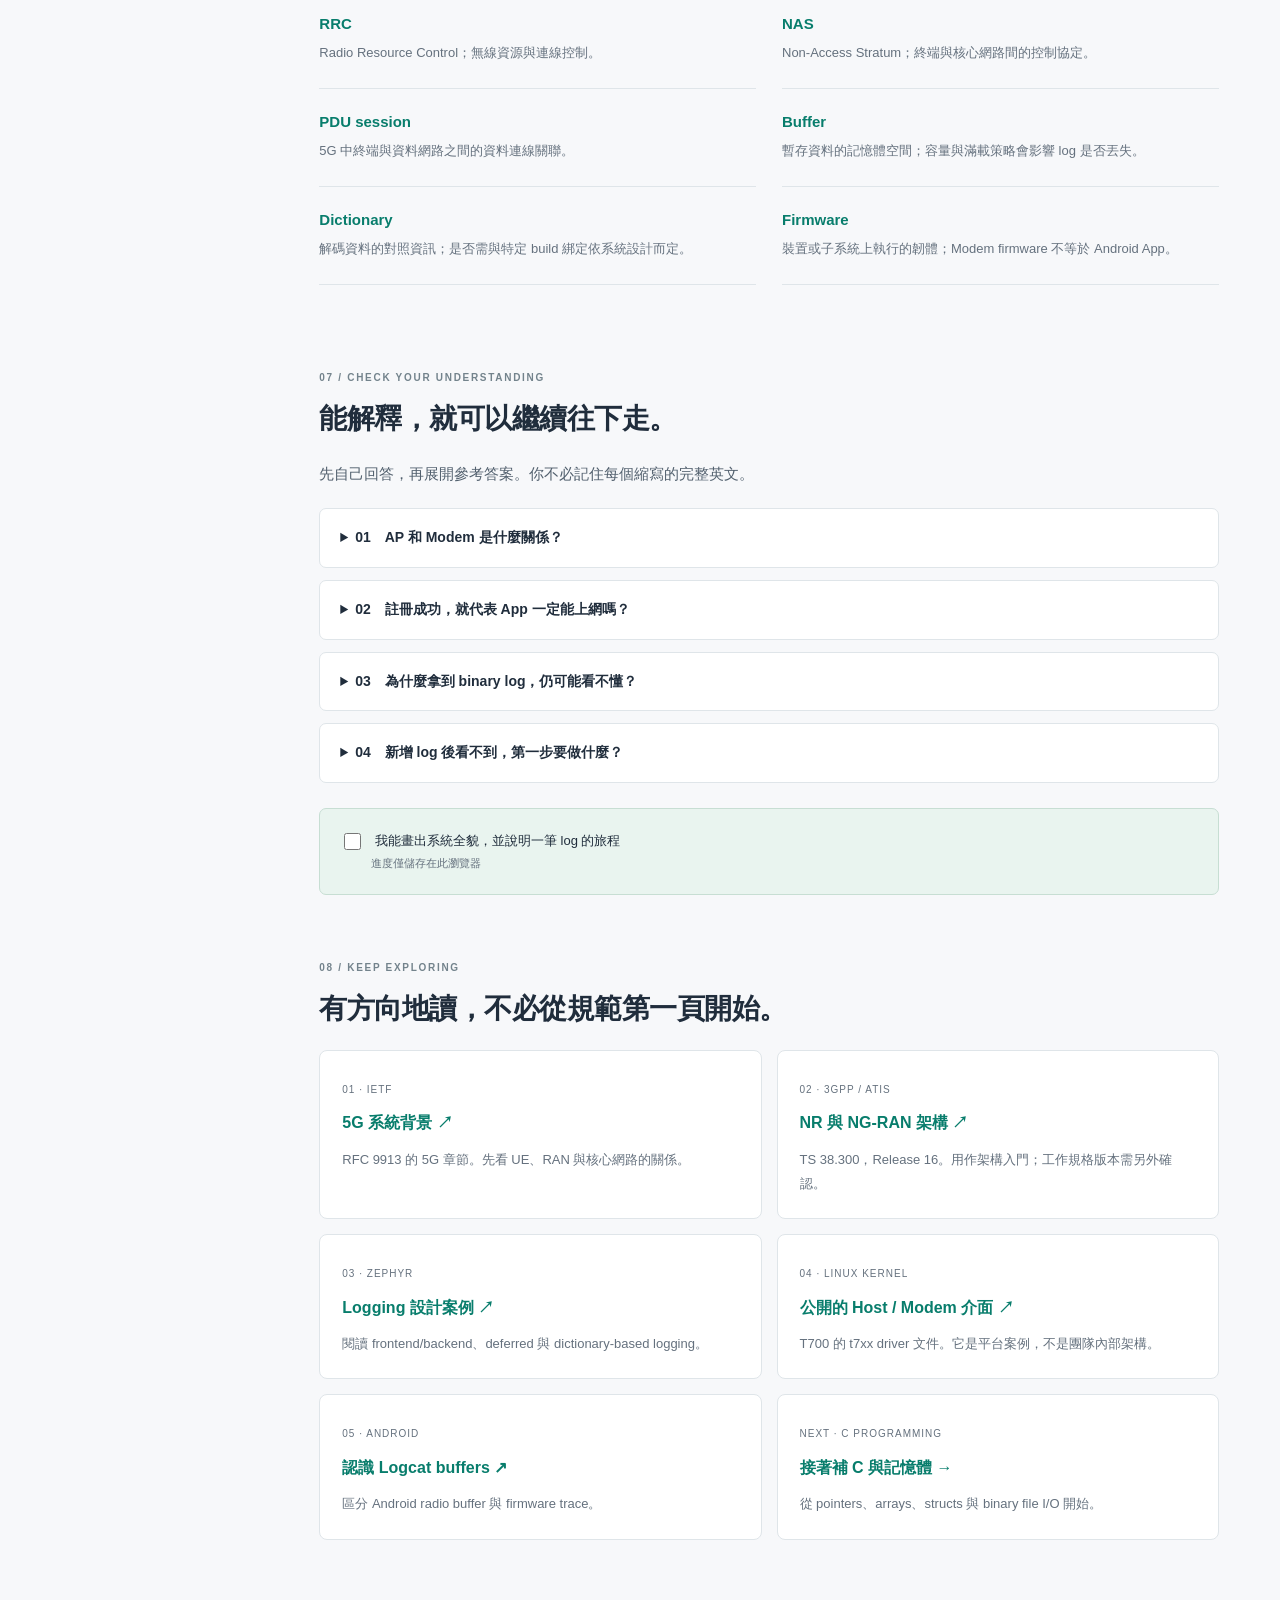
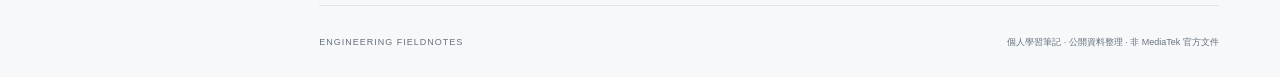
==== commit 845bd862: "Add embedded systems learning chapter - Summarize public Cortex-M, peripheral, and RTOS resources wi" ====
--- a/index.html
+++ b/index.html
@@ -1,6 +1,6 @@
 <!doctype html>
 <html lang="zh-Hant"><head><meta charset="UTF-8"><meta name="viewport" content="width=device-width, initial-scale=1"><meta name="description" content="從 AI Software 走進 Modem：以系統架構、協定分層與 Logging 資料流建立通訊背景的工程師知識庫。"><title>Modem 背景入門 · Engineering Fieldnotes</title><link rel="stylesheet" href="assets/style.css"><script src="assets/app.js" defer></script><link rel="icon" href="assets/favicon.svg" type="image/svg+xml"></head>
-<body data-chapter="modem-foundations"><a class="skip" href="#main">跳到主要內容</a><aside class="sidebar"><a class="brand" href="index.html"><span class="brand-icon">∿</span><span>FIELDNOTES<small>ENGINEERING KNOWLEDGE BASE</small></span></a><div class="sidebar-label">LEARNING PATH / 學習路徑</div><div class="chapter-nav" aria-label="學習主題"><a href="index.html" class="current" aria-current="page"><span>01</span>Modem 基礎</a><a href="c-memory.html" class=""><span>02</span>C 與記憶體</a><a href="binary-logging.html" class=""><span>03</span>Binary Logging</a><a href="debugging.html" class=""><span>04</span>Debugging 實作</a></div><div class="sidebar-label toc-label">本篇章節</div><nav aria-label="文章章節"><a href="#overview"><span>01</span>先看全貌</a><a href="#architecture"><span>02</span>手機如何連上網路</a><a href="#layers"><span>03</span>認識協定分層</a><a href="#journey"><span>04</span>一次連線的旅程</a><a href="#logging"><span>05</span>你的 Logging Service</a><a href="#glossary"><span>06</span>隨手查名詞</a><a href="#check"><span>07</span>確認自己理解了</a><a href="#resources"><span>08</span>延伸閱讀</a></nav><div class="sidebar-footer">從熟悉的軟體，走進通訊系統。<br><a href="https://github.com/peter0512lee/mediatek-career">View repository ↗</a></div></aside>
+<body data-chapter="modem-foundations"><a class="skip" href="#main">跳到主要內容</a><aside class="sidebar"><a class="brand" href="index.html"><span class="brand-icon">∿</span><span>FIELDNOTES<small>ENGINEERING KNOWLEDGE BASE</small></span></a><div class="sidebar-label">LEARNING PATH / 學習路徑</div><div class="chapter-nav" aria-label="學習主題"><a href="index.html" class="current" aria-current="page"><span>01</span>Modem 基礎</a><a href="c-memory.html" class=""><span>02</span>C 與記憶體</a><a href="embedded-systems.html" class=""><span>03</span>嵌入式系統</a><a href="binary-logging.html" class=""><span>04</span>Binary Logging</a><a href="debugging.html" class=""><span>05</span>Debugging 實作</a></div><div class="sidebar-label toc-label">本篇章節</div><nav aria-label="文章章節"><a href="#overview"><span>01</span>先看全貌</a><a href="#architecture"><span>02</span>手機如何連上網路</a><a href="#layers"><span>03</span>認識協定分層</a><a href="#journey"><span>04</span>一次連線的旅程</a><a href="#logging"><span>05</span>你的 Logging Service</a><a href="#glossary"><span>06</span>隨手查名詞</a><a href="#check"><span>07</span>確認自己理解了</a><a href="#resources"><span>08</span>延伸閱讀</a></nav><div class="sidebar-footer">從熟悉的軟體，走進通訊系統。<br><a href="https://github.com/peter0512lee/mediatek-career">View repository ↗</a></div></aside>
 <div class="shell"><header class="topbar"><span>知識庫 <span class="slash">/</span> Modem 基礎</span><a href="#resources">公開參考資料 ↗</a></header><main id="main"><div class="eyebrow">CHAPTER 01 <span>FOUNDATIONS</span></div><h1>從軟體世界，<br>走進 <em>Modem</em>。</h1><p class="lead">給 AI Software 工程師的通訊入門。先建立系統地圖，<br class="desktop">再理解你正在維護的每一筆 log。</p><div class="meta"><span>入門程度</span><span>約 20 分鐘閱讀</span><span>更新於 2026.11.08</span></div>
 <div class="intro-grid"><div><span class="tiny">本篇的終點</span><h2>知道自己站在系統的哪裡。</h2><p>能說清楚 Modem 做什麼、log 從哪裡來，以及資料會經過哪些邊界。第一輪不用背完整規範，也不需要公司程式碼。</p><a class="primary" href="#overview">開始建立背景 <span>↓</span></a></div><div class="signal-art" aria-label="概念示意：軟體經過 Modem 連接無線網路"><div class="orbit o1"></div><div class="orbit o2"></div><div class="orbit o3"></div><span class="chip">MODEM<small>CONNECTING WORLDS</small></span><span class="art-label al1">SOFTWARE</span><span class="art-label al2">RADIO NETWORK</span></div></div>
 <section id="overview"><div class="section-kicker">01 / MENTAL MODEL</div><h2>先用熟悉的概念，搭起理解。</h2><p>你已經有軟體系統的經驗。資料流、介面、佇列、版本管理與除錯，仍然是有用的工具；新增的挑戰是記憶體、即時性，以及通訊協定。</p><div class="table-wrap"><table><thead><tr><th>你熟悉的 AI Software</th><th>可以借用的理解方式</th></tr></thead><tbody><tr><td>Pipeline 的不同處理階段</td><td>協定層各自負責一部分工作</td></tr><tr><td>非同步 telemetry queue</td><td>Log 的 producer、buffer 與 consumer</td></tr><tr><td>Collector → storage → viewer</td><td>Log 的收集、儲存與解碼顯示</td></tr><tr><td>Schema 與服務版本</td><td>Binary 格式與解碼資料的版本相容性</td></tr></tbody></table></div><div class="note"><strong>類比是起點，不是一對一對應。</strong> Modem 不是模型服務；協定層也不只是任意串接的 pipeline。後面的架構與流程才是需要建立的背景。</div></section>
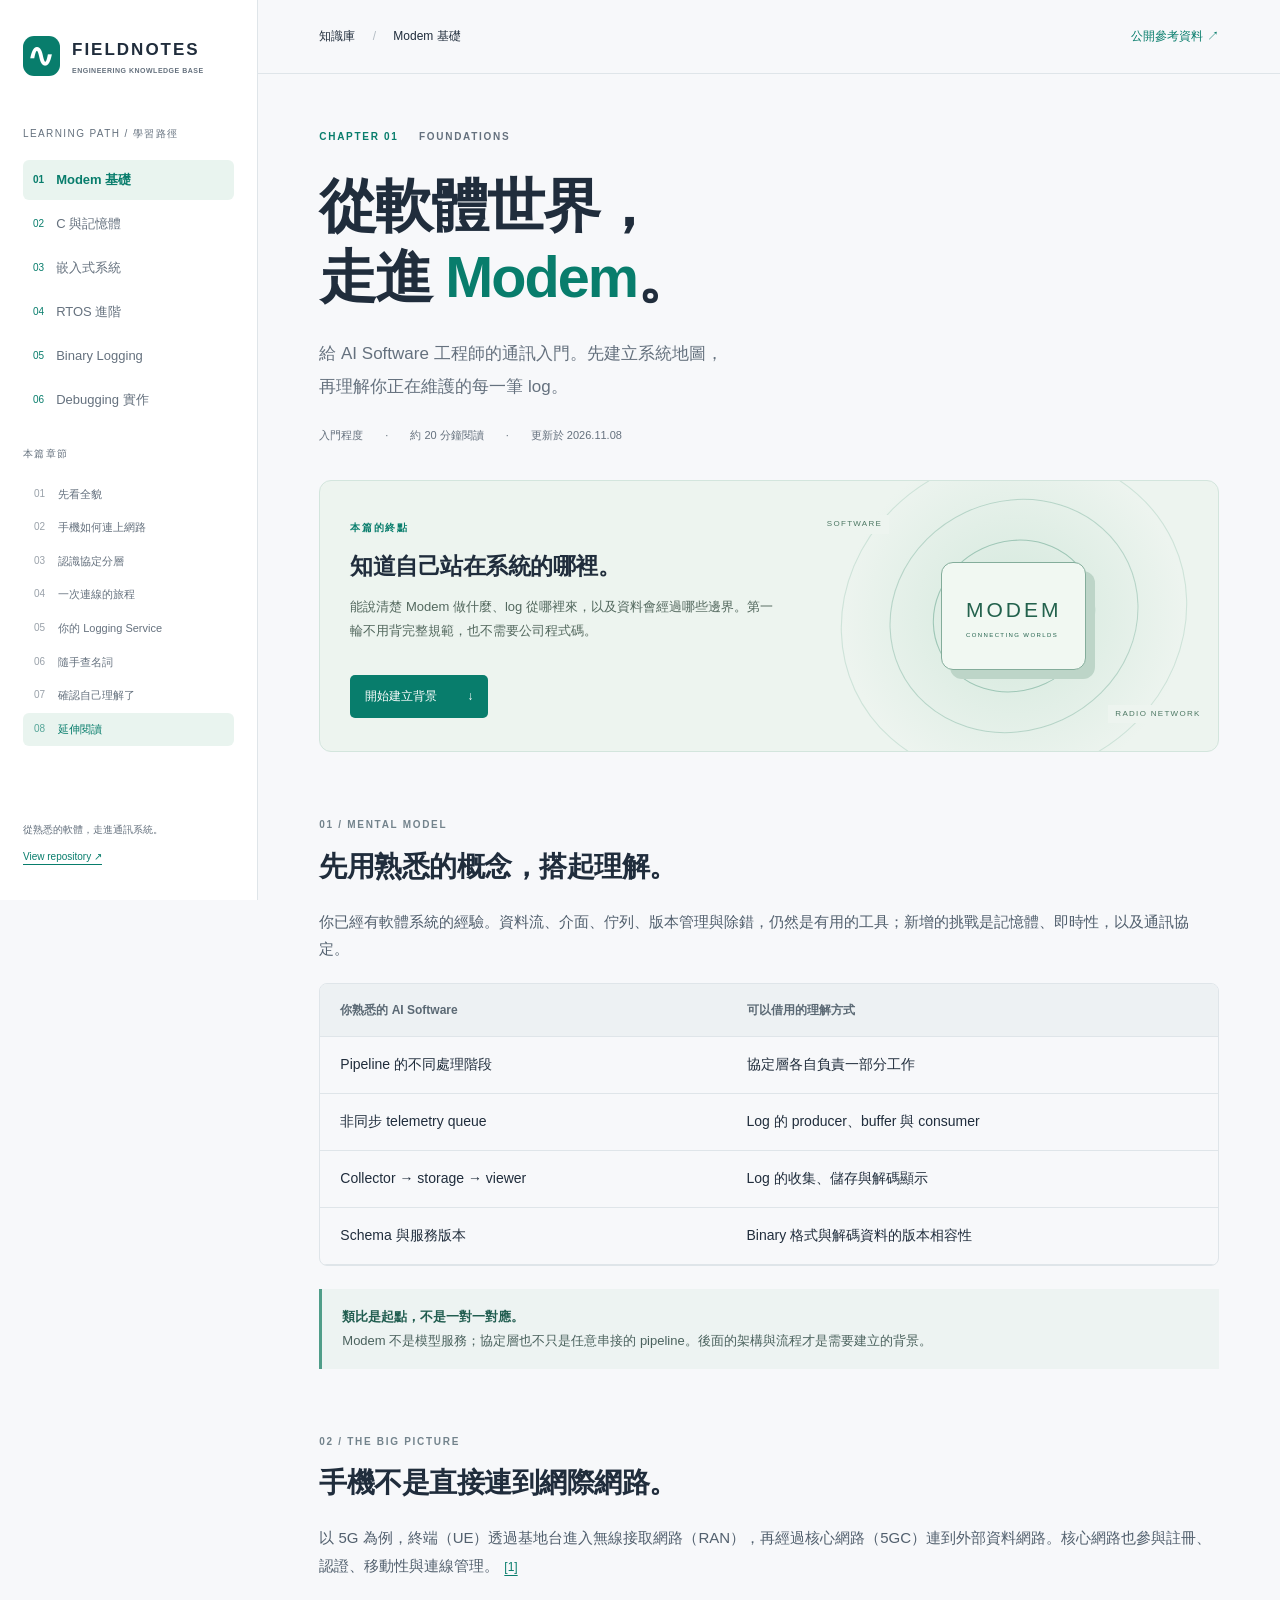
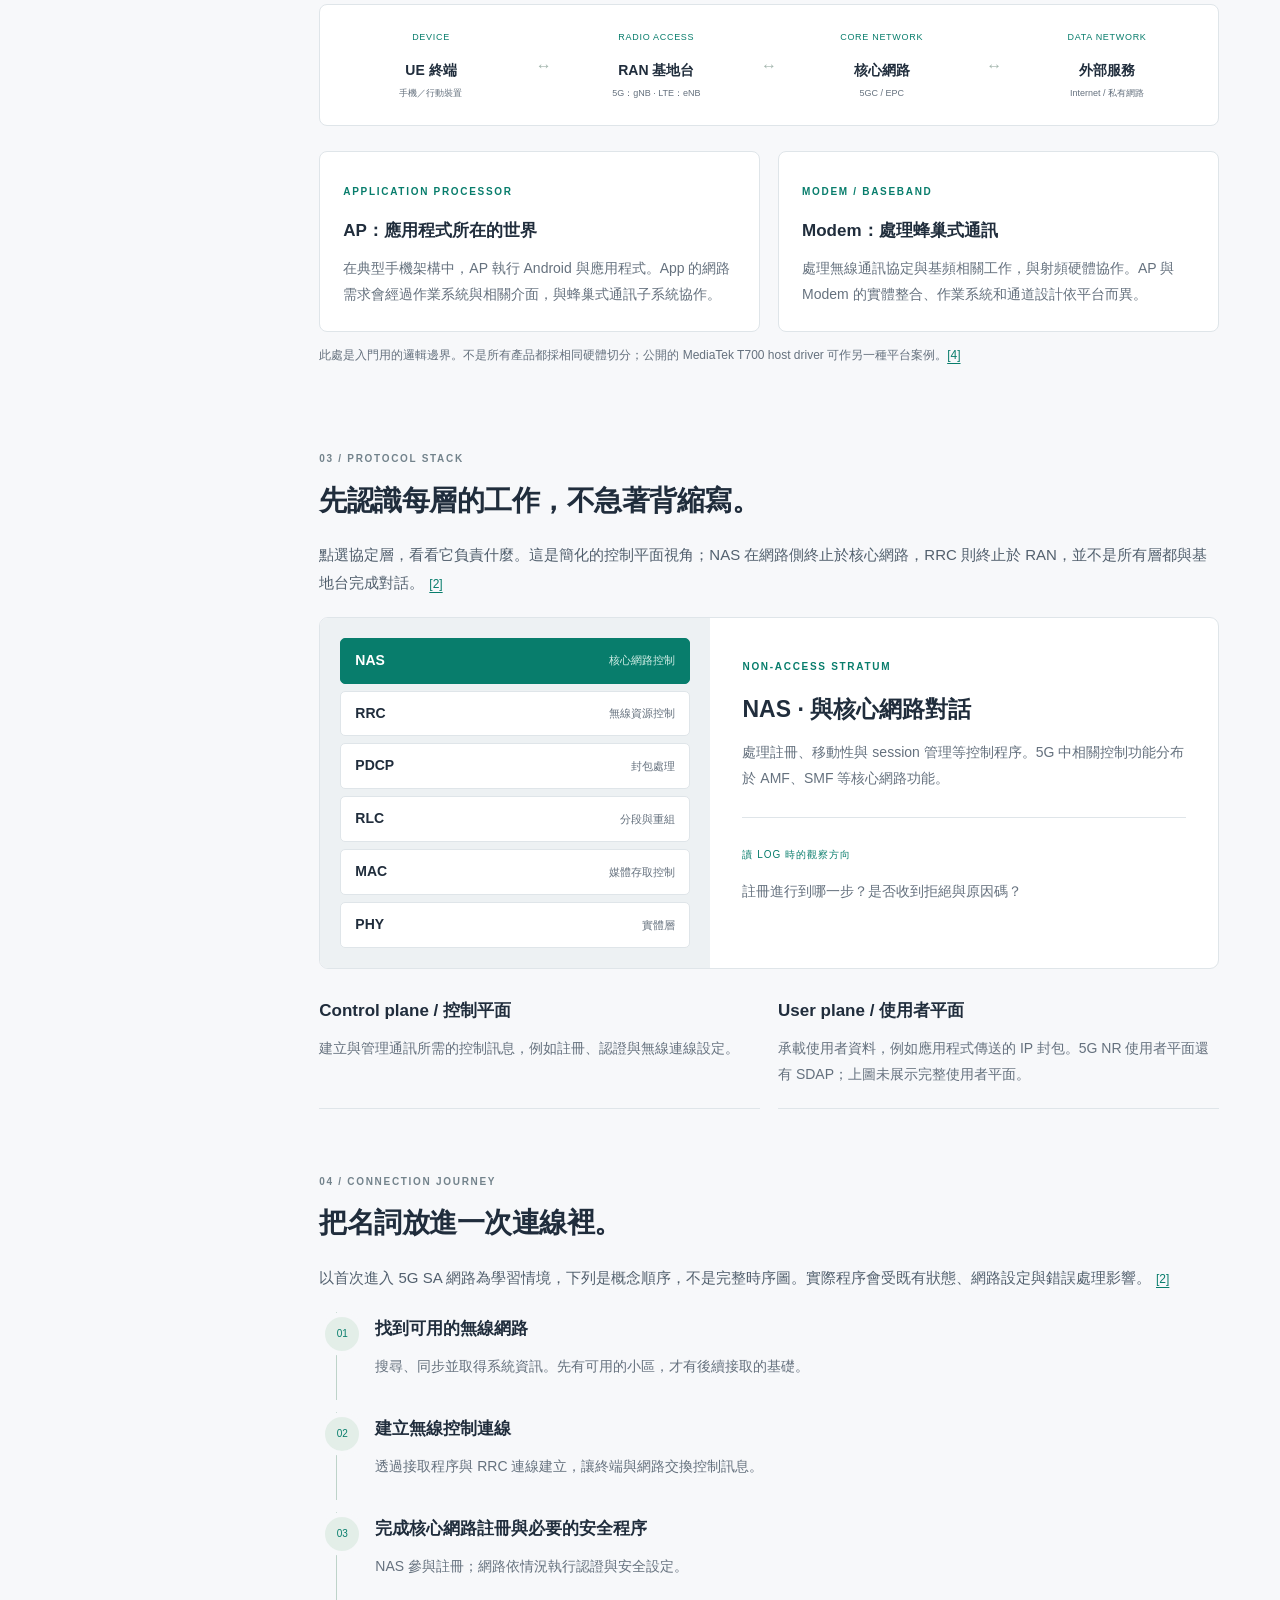
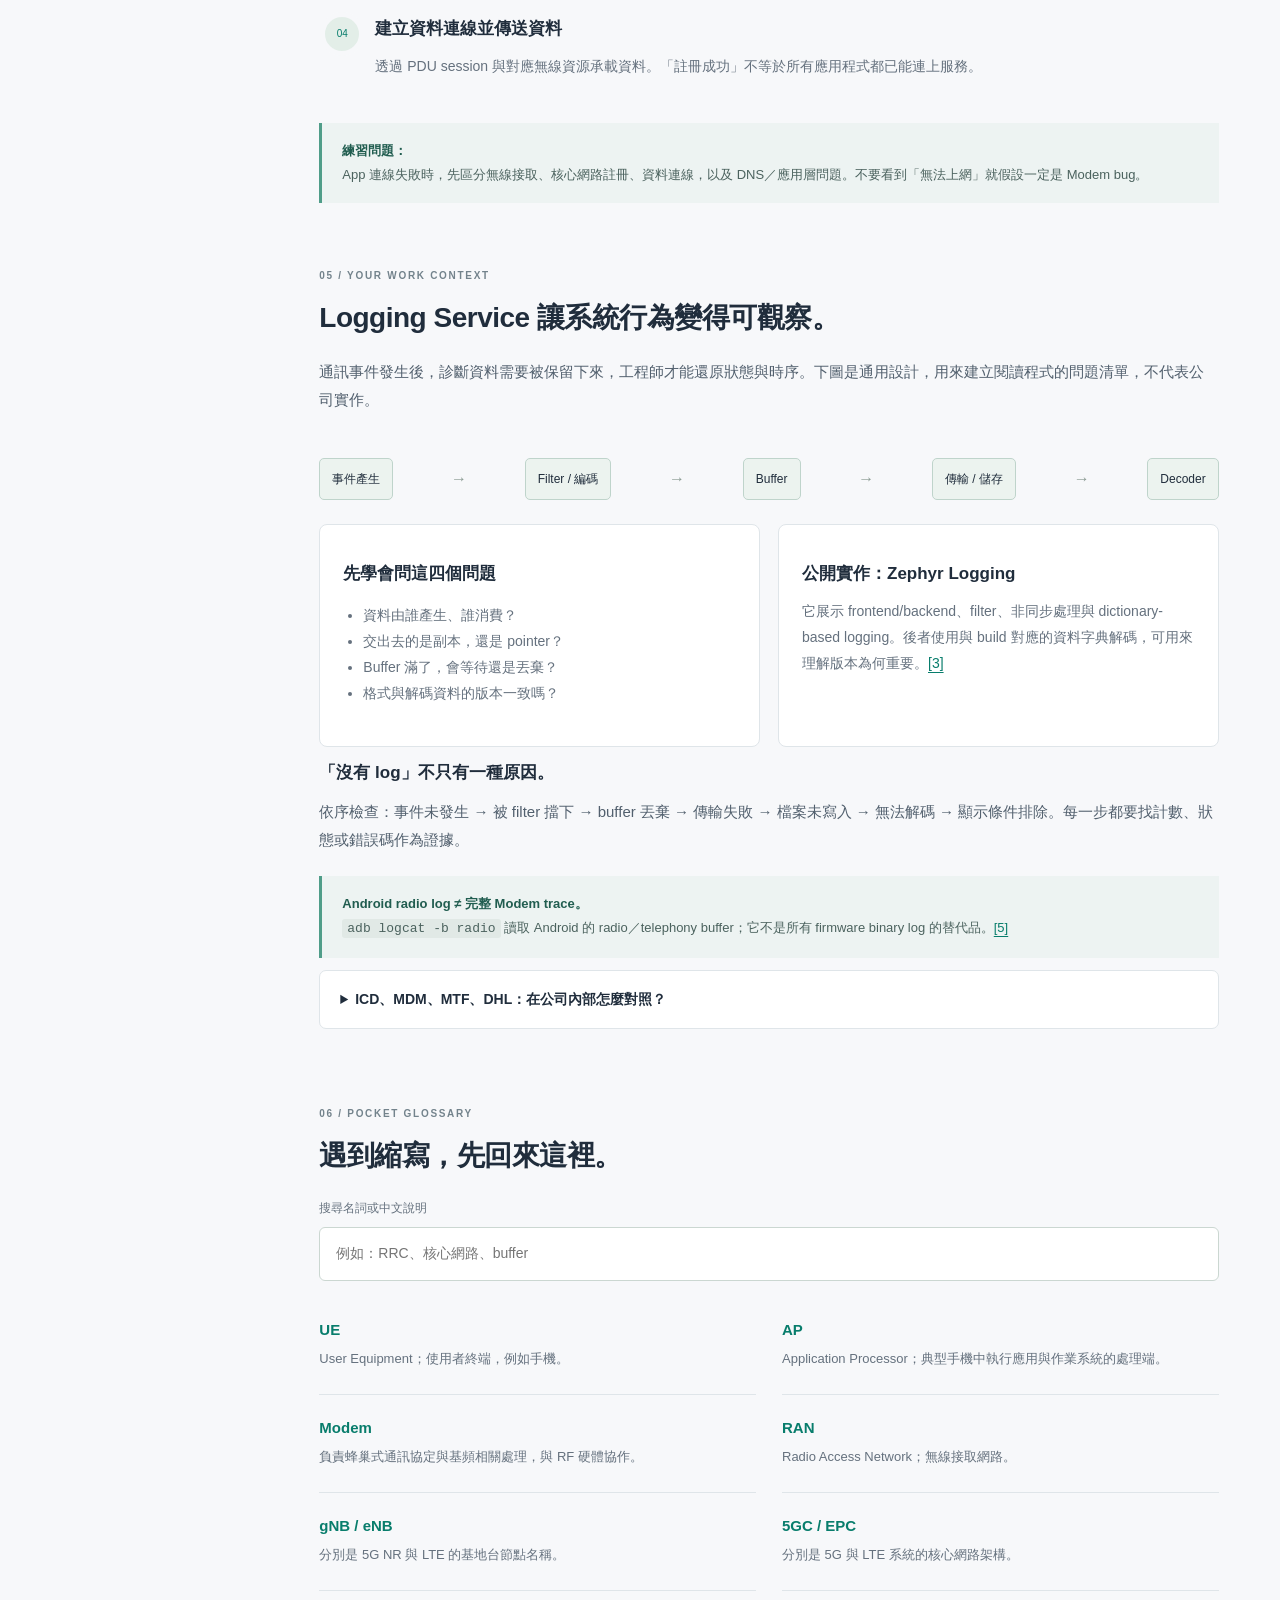
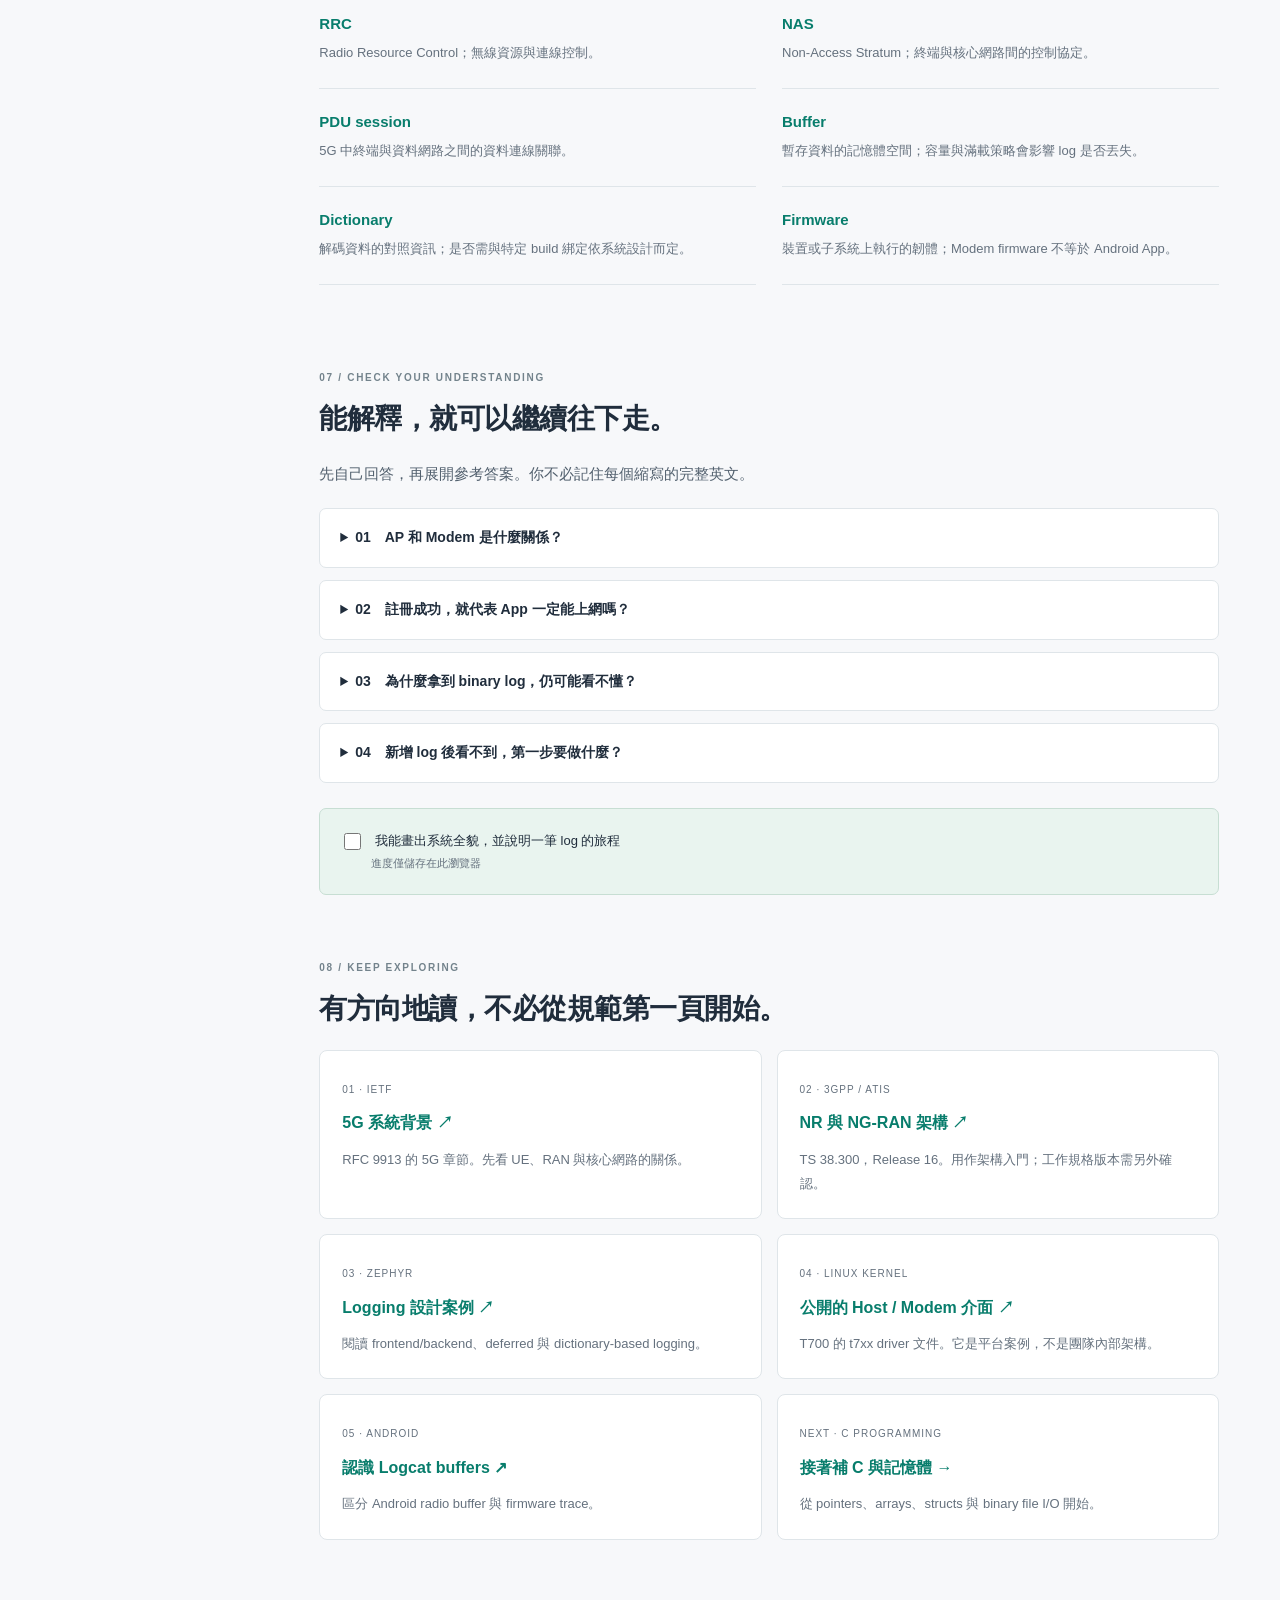
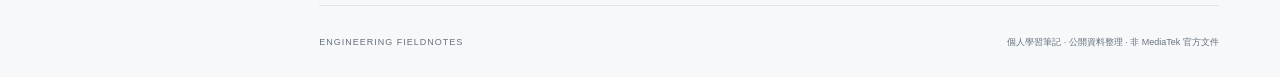
==== commit b74041d6: "Add advanced RTOS learning chapter - Cover scheduling, priority inversion, ISR handoff, response-tim" ====
--- a/index.html
+++ b/index.html
@@ -1,6 +1,6 @@
 <!doctype html>
 <html lang="zh-Hant"><head><meta charset="UTF-8"><meta name="viewport" content="width=device-width, initial-scale=1"><meta name="description" content="從 AI Software 走進 Modem：以系統架構、協定分層與 Logging 資料流建立通訊背景的工程師知識庫。"><title>Modem 背景入門 · Engineering Fieldnotes</title><link rel="stylesheet" href="assets/style.css"><script src="assets/app.js" defer></script><link rel="icon" href="assets/favicon.svg" type="image/svg+xml"></head>
-<body data-chapter="modem-foundations"><a class="skip" href="#main">跳到主要內容</a><aside class="sidebar"><a class="brand" href="index.html"><span class="brand-icon">∿</span><span>FIELDNOTES<small>ENGINEERING KNOWLEDGE BASE</small></span></a><div class="sidebar-label">LEARNING PATH / 學習路徑</div><div class="chapter-nav" aria-label="學習主題"><a href="index.html" class="current" aria-current="page"><span>01</span>Modem 基礎</a><a href="c-memory.html" class=""><span>02</span>C 與記憶體</a><a href="embedded-systems.html" class=""><span>03</span>嵌入式系統</a><a href="binary-logging.html" class=""><span>04</span>Binary Logging</a><a href="debugging.html" class=""><span>05</span>Debugging 實作</a></div><div class="sidebar-label toc-label">本篇章節</div><nav aria-label="文章章節"><a href="#overview"><span>01</span>先看全貌</a><a href="#architecture"><span>02</span>手機如何連上網路</a><a href="#layers"><span>03</span>認識協定分層</a><a href="#journey"><span>04</span>一次連線的旅程</a><a href="#logging"><span>05</span>你的 Logging Service</a><a href="#glossary"><span>06</span>隨手查名詞</a><a href="#check"><span>07</span>確認自己理解了</a><a href="#resources"><span>08</span>延伸閱讀</a></nav><div class="sidebar-footer">從熟悉的軟體，走進通訊系統。<br><a href="https://github.com/peter0512lee/mediatek-career">View repository ↗</a></div></aside>
+<body data-chapter="modem-foundations"><a class="skip" href="#main">跳到主要內容</a><aside class="sidebar"><a class="brand" href="index.html"><span class="brand-icon">∿</span><span>FIELDNOTES<small>ENGINEERING KNOWLEDGE BASE</small></span></a><div class="sidebar-label">LEARNING PATH / 學習路徑</div><div class="chapter-nav" aria-label="學習主題"><a href="index.html" class="current" aria-current="page"><span>01</span>Modem 基礎</a><a href="c-memory.html" class=""><span>02</span>C 與記憶體</a><a href="embedded-systems.html" class=""><span>03</span>嵌入式系統</a><a href="rtos-advanced.html" class=""><span>04</span>RTOS 進階</a><a href="binary-logging.html" class=""><span>05</span>Binary Logging</a><a href="debugging.html" class=""><span>06</span>Debugging 實作</a></div><div class="sidebar-label toc-label">本篇章節</div><nav aria-label="文章章節"><a href="#overview"><span>01</span>先看全貌</a><a href="#architecture"><span>02</span>手機如何連上網路</a><a href="#layers"><span>03</span>認識協定分層</a><a href="#journey"><span>04</span>一次連線的旅程</a><a href="#logging"><span>05</span>你的 Logging Service</a><a href="#glossary"><span>06</span>隨手查名詞</a><a href="#check"><span>07</span>確認自己理解了</a><a href="#resources"><span>08</span>延伸閱讀</a></nav><div class="sidebar-footer">從熟悉的軟體，走進通訊系統。<br><a href="https://github.com/peter0512lee/mediatek-career">View repository ↗</a></div></aside>
 <div class="shell"><header class="topbar"><span>知識庫 <span class="slash">/</span> Modem 基礎</span><a href="#resources">公開參考資料 ↗</a></header><main id="main"><div class="eyebrow">CHAPTER 01 <span>FOUNDATIONS</span></div><h1>從軟體世界，<br>走進 <em>Modem</em>。</h1><p class="lead">給 AI Software 工程師的通訊入門。先建立系統地圖，<br class="desktop">再理解你正在維護的每一筆 log。</p><div class="meta"><span>入門程度</span><span>約 20 分鐘閱讀</span><span>更新於 2026.11.08</span></div>
 <div class="intro-grid"><div><span class="tiny">本篇的終點</span><h2>知道自己站在系統的哪裡。</h2><p>能說清楚 Modem 做什麼、log 從哪裡來，以及資料會經過哪些邊界。第一輪不用背完整規範，也不需要公司程式碼。</p><a class="primary" href="#overview">開始建立背景 <span>↓</span></a></div><div class="signal-art" aria-label="概念示意：軟體經過 Modem 連接無線網路"><div class="orbit o1"></div><div class="orbit o2"></div><div class="orbit o3"></div><span class="chip">MODEM<small>CONNECTING WORLDS</small></span><span class="art-label al1">SOFTWARE</span><span class="art-label al2">RADIO NETWORK</span></div></div>
 <section id="overview"><div class="section-kicker">01 / MENTAL MODEL</div><h2>先用熟悉的概念，搭起理解。</h2><p>你已經有軟體系統的經驗。資料流、介面、佇列、版本管理與除錯，仍然是有用的工具；新增的挑戰是記憶體、即時性，以及通訊協定。</p><div class="table-wrap"><table><thead><tr><th>你熟悉的 AI Software</th><th>可以借用的理解方式</th></tr></thead><tbody><tr><td>Pipeline 的不同處理階段</td><td>協定層各自負責一部分工作</td></tr><tr><td>非同步 telemetry queue</td><td>Log 的 producer、buffer 與 consumer</td></tr><tr><td>Collector → storage → viewer</td><td>Log 的收集、儲存與解碼顯示</td></tr><tr><td>Schema 與服務版本</td><td>Binary 格式與解碼資料的版本相容性</td></tr></tbody></table></div><div class="note"><strong>類比是起點，不是一對一對應。</strong> Modem 不是模型服務；協定層也不只是任意串接的 pipeline。後面的架構與流程才是需要建立的背景。</div></section>
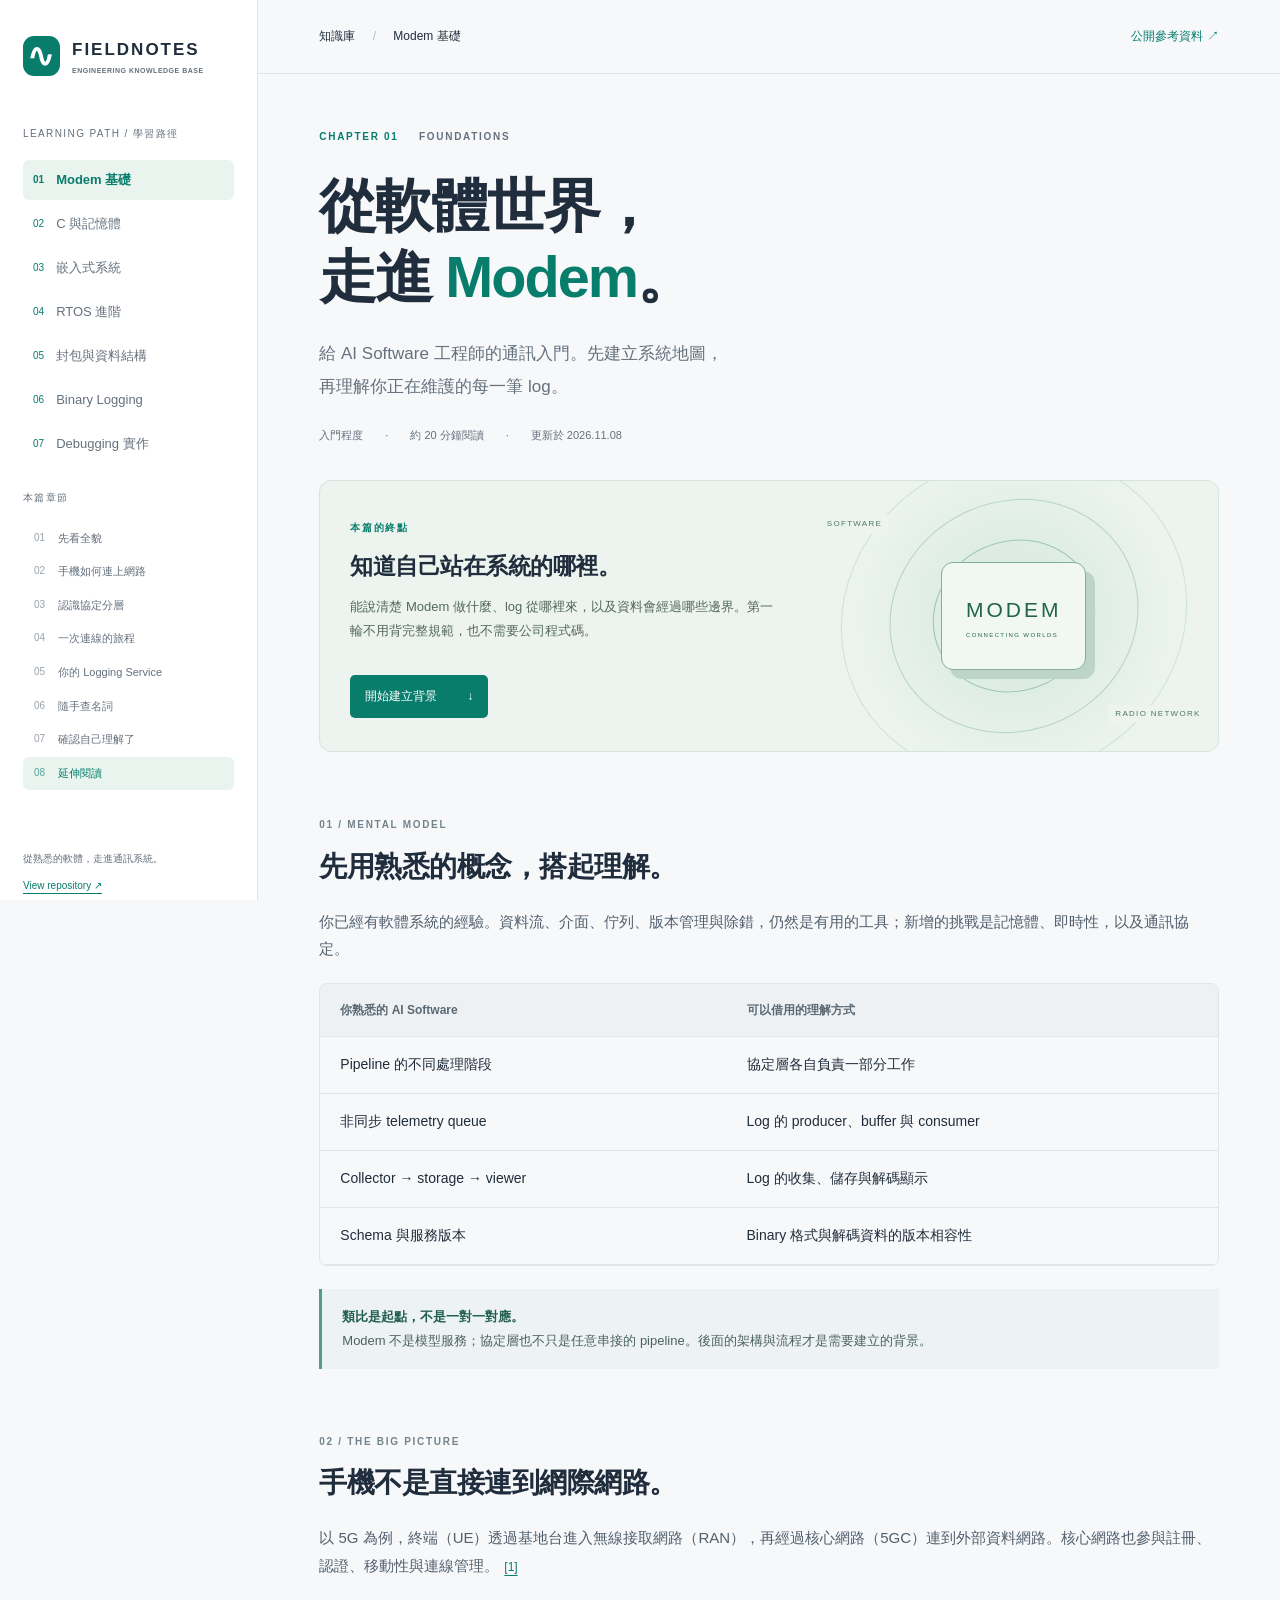
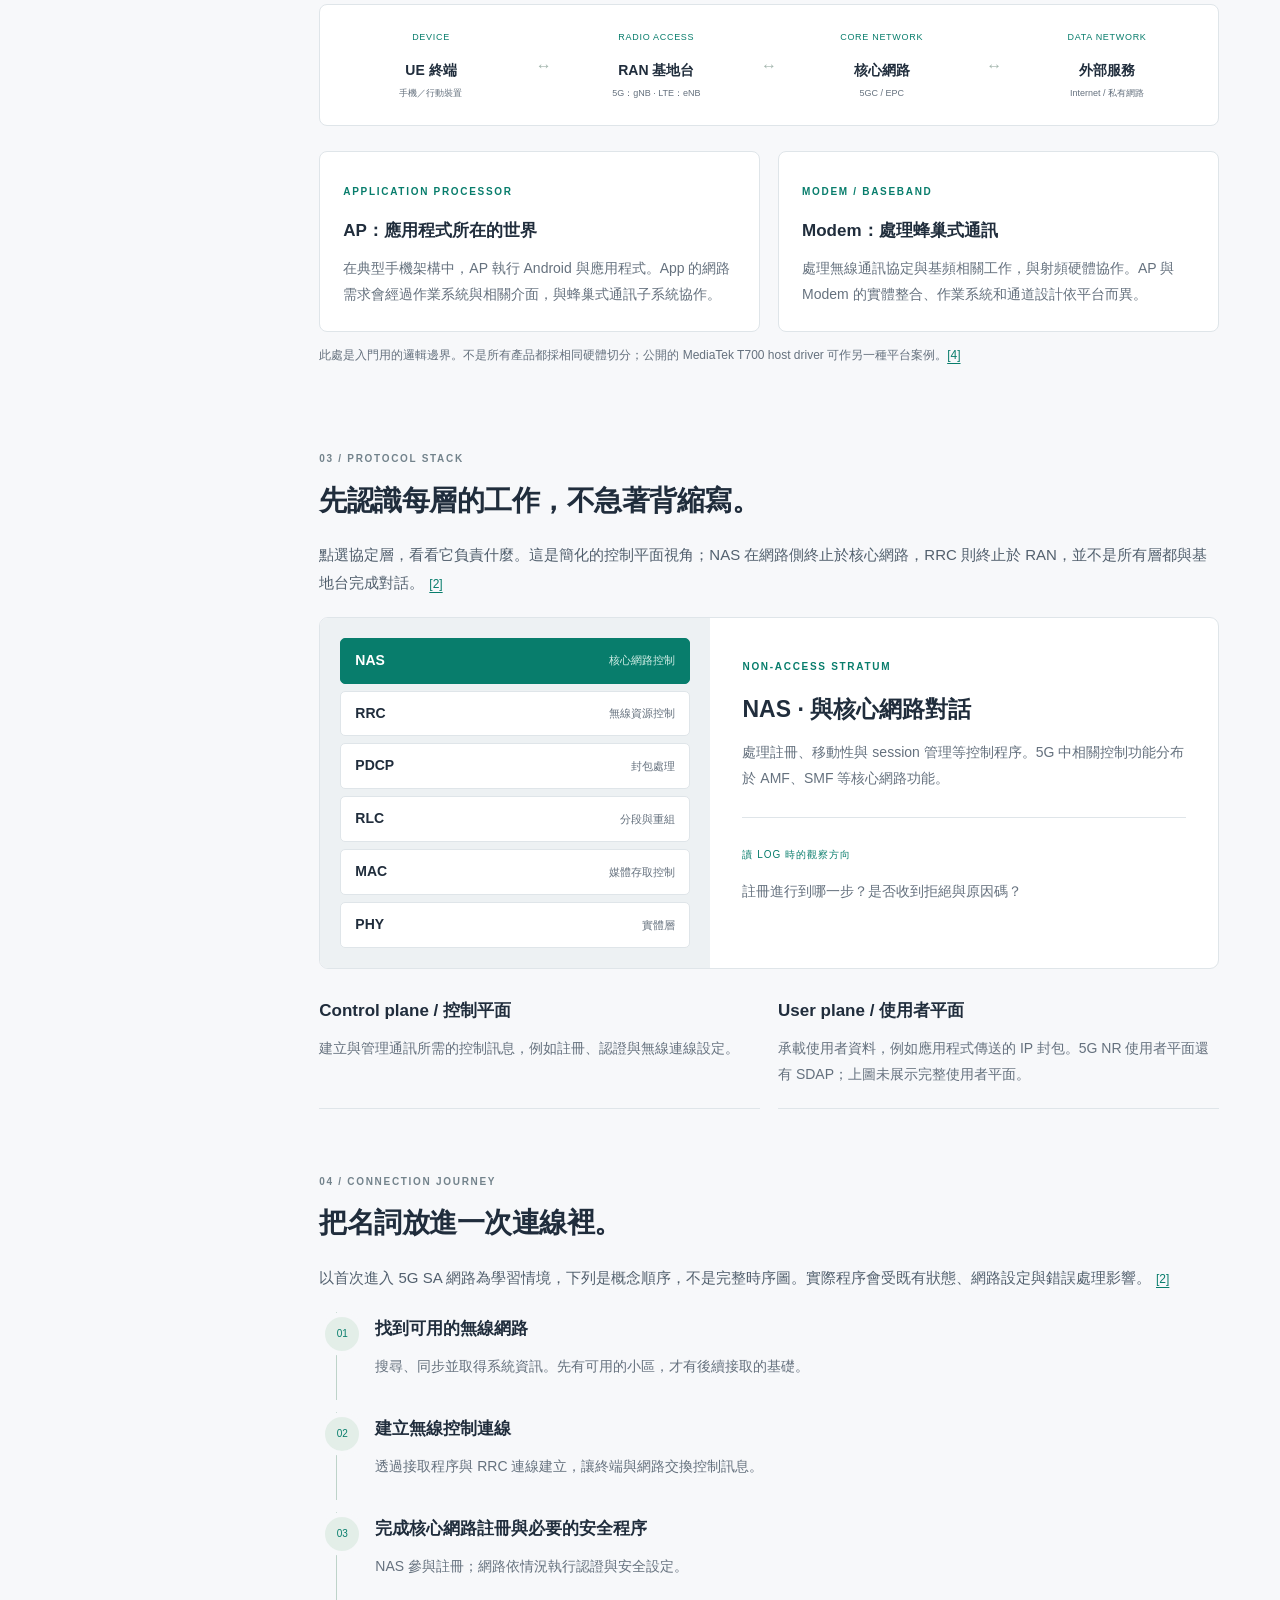
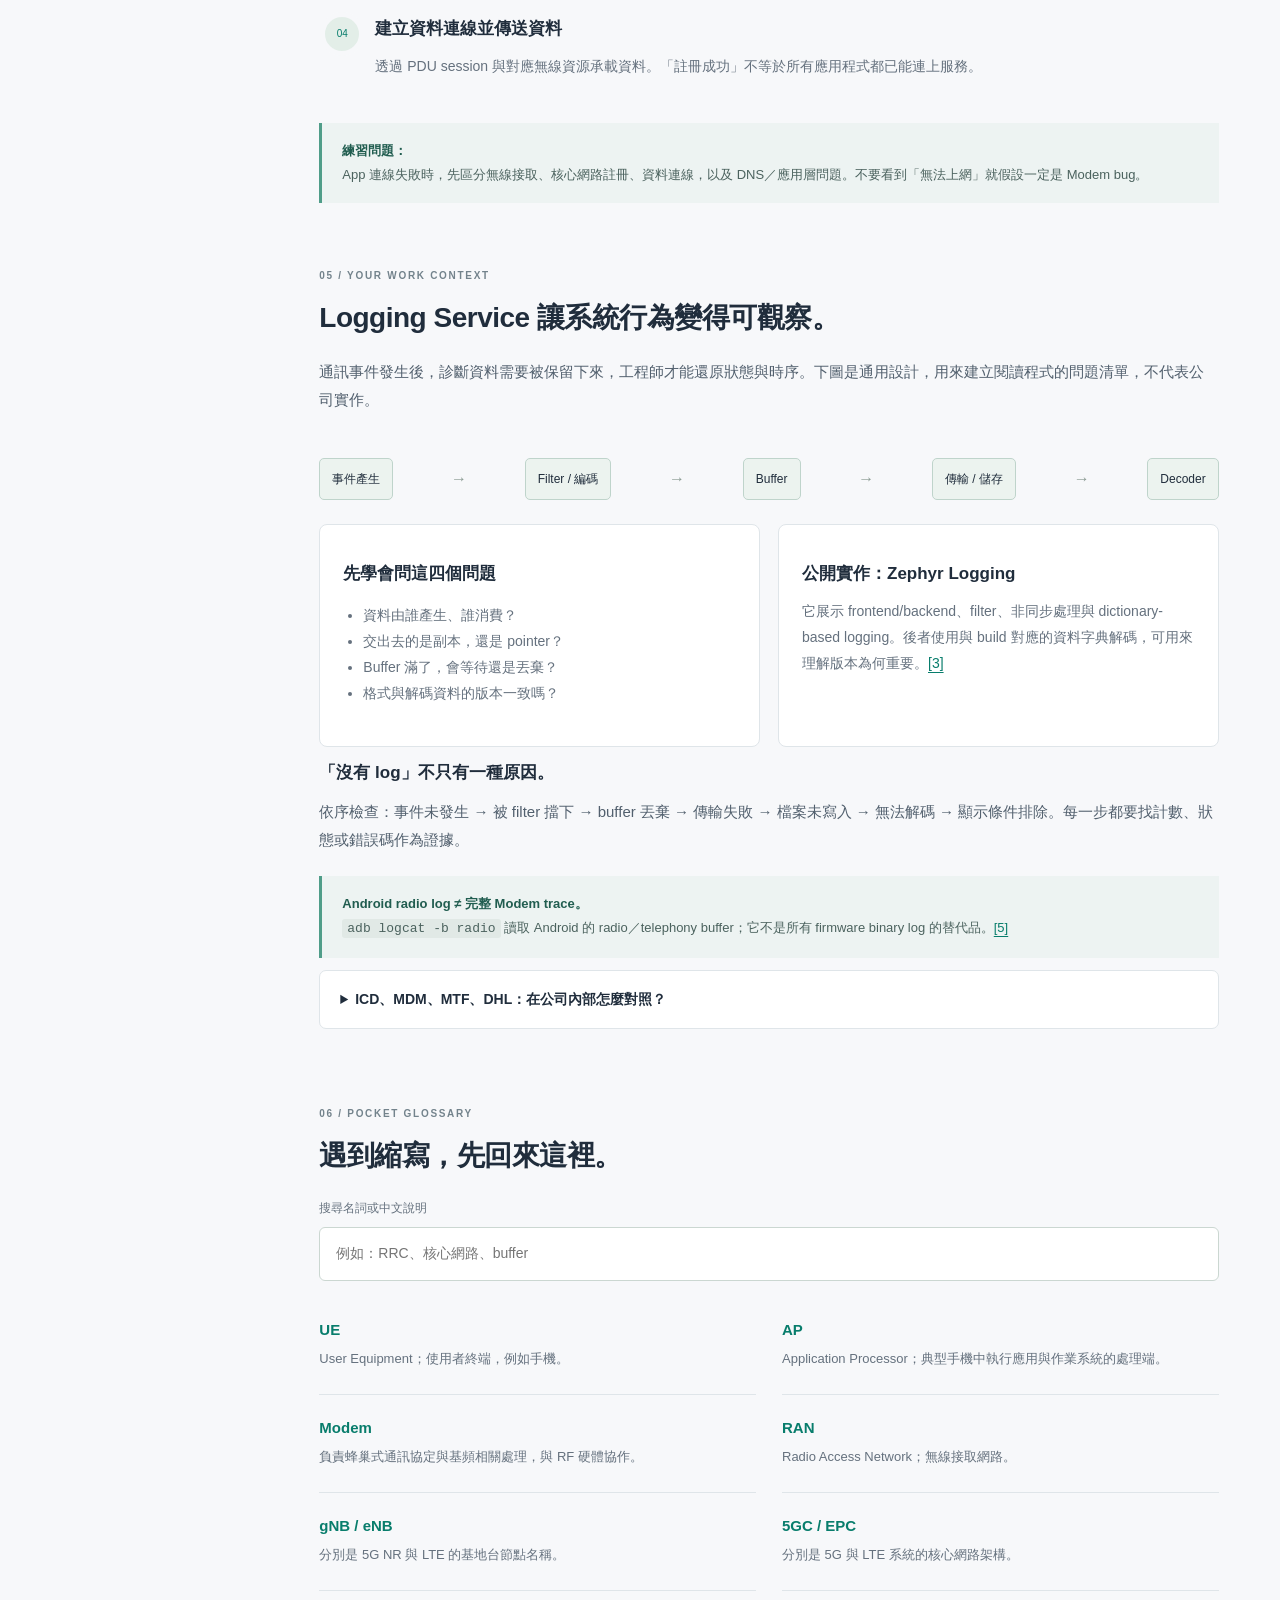
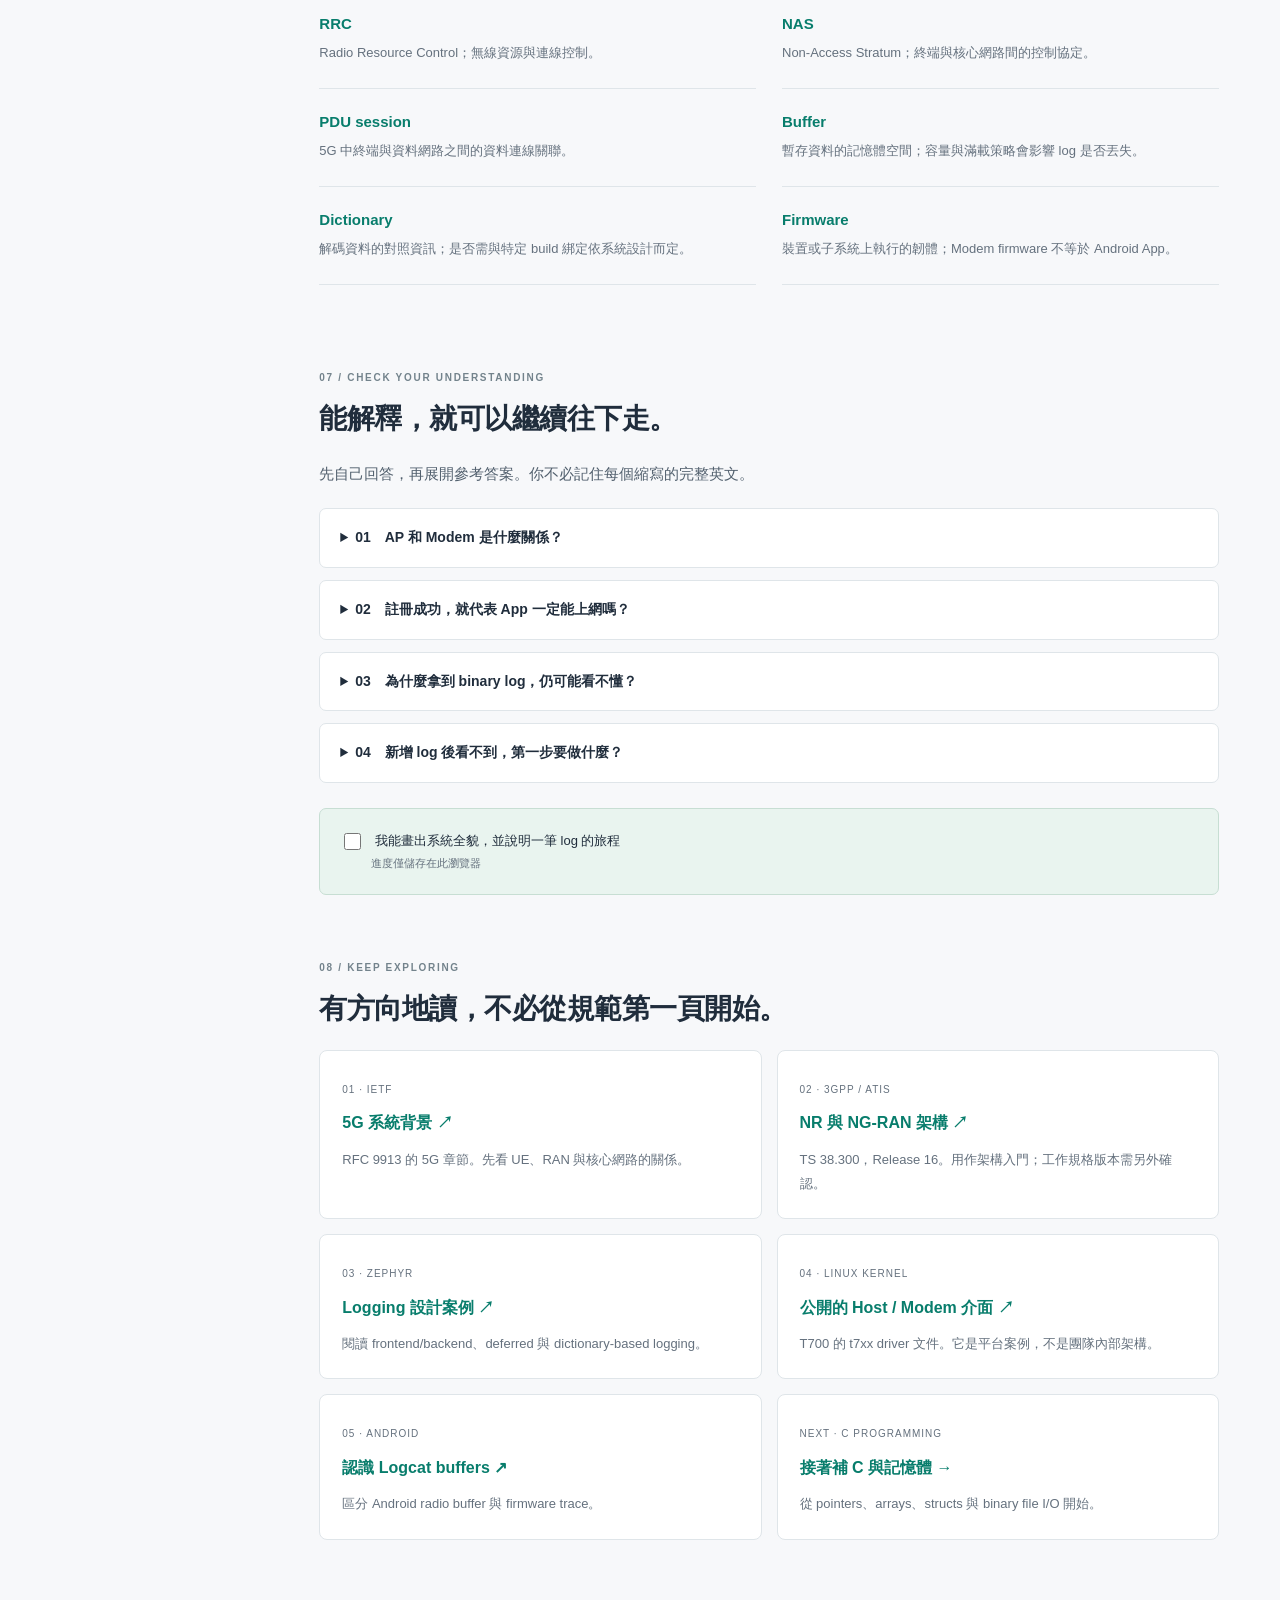
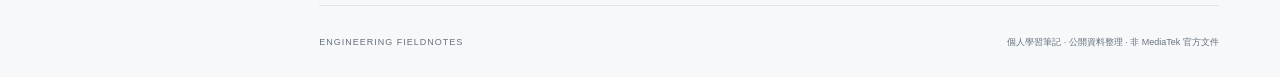
==== commit 6683f9fd: "Add packets and data structures chapter - Explain framing, byte order, and queue choices through a l" ====
--- a/index.html
+++ b/index.html
@@ -1,6 +1,6 @@
 <!doctype html>
 <html lang="zh-Hant"><head><meta charset="UTF-8"><meta name="viewport" content="width=device-width, initial-scale=1"><meta name="description" content="從 AI Software 走進 Modem：以系統架構、協定分層與 Logging 資料流建立通訊背景的工程師知識庫。"><title>Modem 背景入門 · Engineering Fieldnotes</title><link rel="stylesheet" href="assets/style.css"><script src="assets/app.js" defer></script><link rel="icon" href="assets/favicon.svg" type="image/svg+xml"></head>
-<body data-chapter="modem-foundations"><a class="skip" href="#main">跳到主要內容</a><aside class="sidebar"><a class="brand" href="index.html"><span class="brand-icon">∿</span><span>FIELDNOTES<small>ENGINEERING KNOWLEDGE BASE</small></span></a><div class="sidebar-label">LEARNING PATH / 學習路徑</div><div class="chapter-nav" aria-label="學習主題"><a href="index.html" class="current" aria-current="page"><span>01</span>Modem 基礎</a><a href="c-memory.html" class=""><span>02</span>C 與記憶體</a><a href="embedded-systems.html" class=""><span>03</span>嵌入式系統</a><a href="rtos-advanced.html" class=""><span>04</span>RTOS 進階</a><a href="binary-logging.html" class=""><span>05</span>Binary Logging</a><a href="debugging.html" class=""><span>06</span>Debugging 實作</a></div><div class="sidebar-label toc-label">本篇章節</div><nav aria-label="文章章節"><a href="#overview"><span>01</span>先看全貌</a><a href="#architecture"><span>02</span>手機如何連上網路</a><a href="#layers"><span>03</span>認識協定分層</a><a href="#journey"><span>04</span>一次連線的旅程</a><a href="#logging"><span>05</span>你的 Logging Service</a><a href="#glossary"><span>06</span>隨手查名詞</a><a href="#check"><span>07</span>確認自己理解了</a><a href="#resources"><span>08</span>延伸閱讀</a></nav><div class="sidebar-footer">從熟悉的軟體，走進通訊系統。<br><a href="https://github.com/peter0512lee/mediatek-career">View repository ↗</a></div></aside>
+<body data-chapter="modem-foundations"><a class="skip" href="#main">跳到主要內容</a><aside class="sidebar"><a class="brand" href="index.html"><span class="brand-icon">∿</span><span>FIELDNOTES<small>ENGINEERING KNOWLEDGE BASE</small></span></a><div class="sidebar-label">LEARNING PATH / 學習路徑</div><div class="chapter-nav" aria-label="學習主題"><a href="index.html" class="current" aria-current="page"><span>01</span>Modem 基礎</a><a href="c-memory.html" class=""><span>02</span>C 與記憶體</a><a href="embedded-systems.html" class=""><span>03</span>嵌入式系統</a><a href="rtos-advanced.html" class=""><span>04</span>RTOS 進階</a><a href="packets-data-structures.html" class=""><span>05</span>封包與資料結構</a><a href="binary-logging.html" class=""><span>06</span>Binary Logging</a><a href="debugging.html" class=""><span>07</span>Debugging 實作</a></div><div class="sidebar-label toc-label">本篇章節</div><nav aria-label="文章章節"><a href="#overview"><span>01</span>先看全貌</a><a href="#architecture"><span>02</span>手機如何連上網路</a><a href="#layers"><span>03</span>認識協定分層</a><a href="#journey"><span>04</span>一次連線的旅程</a><a href="#logging"><span>05</span>你的 Logging Service</a><a href="#glossary"><span>06</span>隨手查名詞</a><a href="#check"><span>07</span>確認自己理解了</a><a href="#resources"><span>08</span>延伸閱讀</a></nav><div class="sidebar-footer">從熟悉的軟體，走進通訊系統。<br><a href="https://github.com/peter0512lee/mediatek-career">View repository ↗</a></div></aside>
 <div class="shell"><header class="topbar"><span>知識庫 <span class="slash">/</span> Modem 基礎</span><a href="#resources">公開參考資料 ↗</a></header><main id="main"><div class="eyebrow">CHAPTER 01 <span>FOUNDATIONS</span></div><h1>從軟體世界，<br>走進 <em>Modem</em>。</h1><p class="lead">給 AI Software 工程師的通訊入門。先建立系統地圖，<br class="desktop">再理解你正在維護的每一筆 log。</p><div class="meta"><span>入門程度</span><span>約 20 分鐘閱讀</span><span>更新於 2026.11.08</span></div>
 <div class="intro-grid"><div><span class="tiny">本篇的終點</span><h2>知道自己站在系統的哪裡。</h2><p>能說清楚 Modem 做什麼、log 從哪裡來，以及資料會經過哪些邊界。第一輪不用背完整規範，也不需要公司程式碼。</p><a class="primary" href="#overview">開始建立背景 <span>↓</span></a></div><div class="signal-art" aria-label="概念示意：軟體經過 Modem 連接無線網路"><div class="orbit o1"></div><div class="orbit o2"></div><div class="orbit o3"></div><span class="chip">MODEM<small>CONNECTING WORLDS</small></span><span class="art-label al1">SOFTWARE</span><span class="art-label al2">RADIO NETWORK</span></div></div>
 <section id="overview"><div class="section-kicker">01 / MENTAL MODEL</div><h2>先用熟悉的概念，搭起理解。</h2><p>你已經有軟體系統的經驗。資料流、介面、佇列、版本管理與除錯，仍然是有用的工具；新增的挑戰是記憶體、即時性，以及通訊協定。</p><div class="table-wrap"><table><thead><tr><th>你熟悉的 AI Software</th><th>可以借用的理解方式</th></tr></thead><tbody><tr><td>Pipeline 的不同處理階段</td><td>協定層各自負責一部分工作</td></tr><tr><td>非同步 telemetry queue</td><td>Log 的 producer、buffer 與 consumer</td></tr><tr><td>Collector → storage → viewer</td><td>Log 的收集、儲存與解碼顯示</td></tr><tr><td>Schema 與服務版本</td><td>Binary 格式與解碼資料的版本相容性</td></tr></tbody></table></div><div class="note"><strong>類比是起點，不是一對一對應。</strong> Modem 不是模型服務；協定層也不只是任意串接的 pipeline。後面的架構與流程才是需要建立的背景。</div></section>
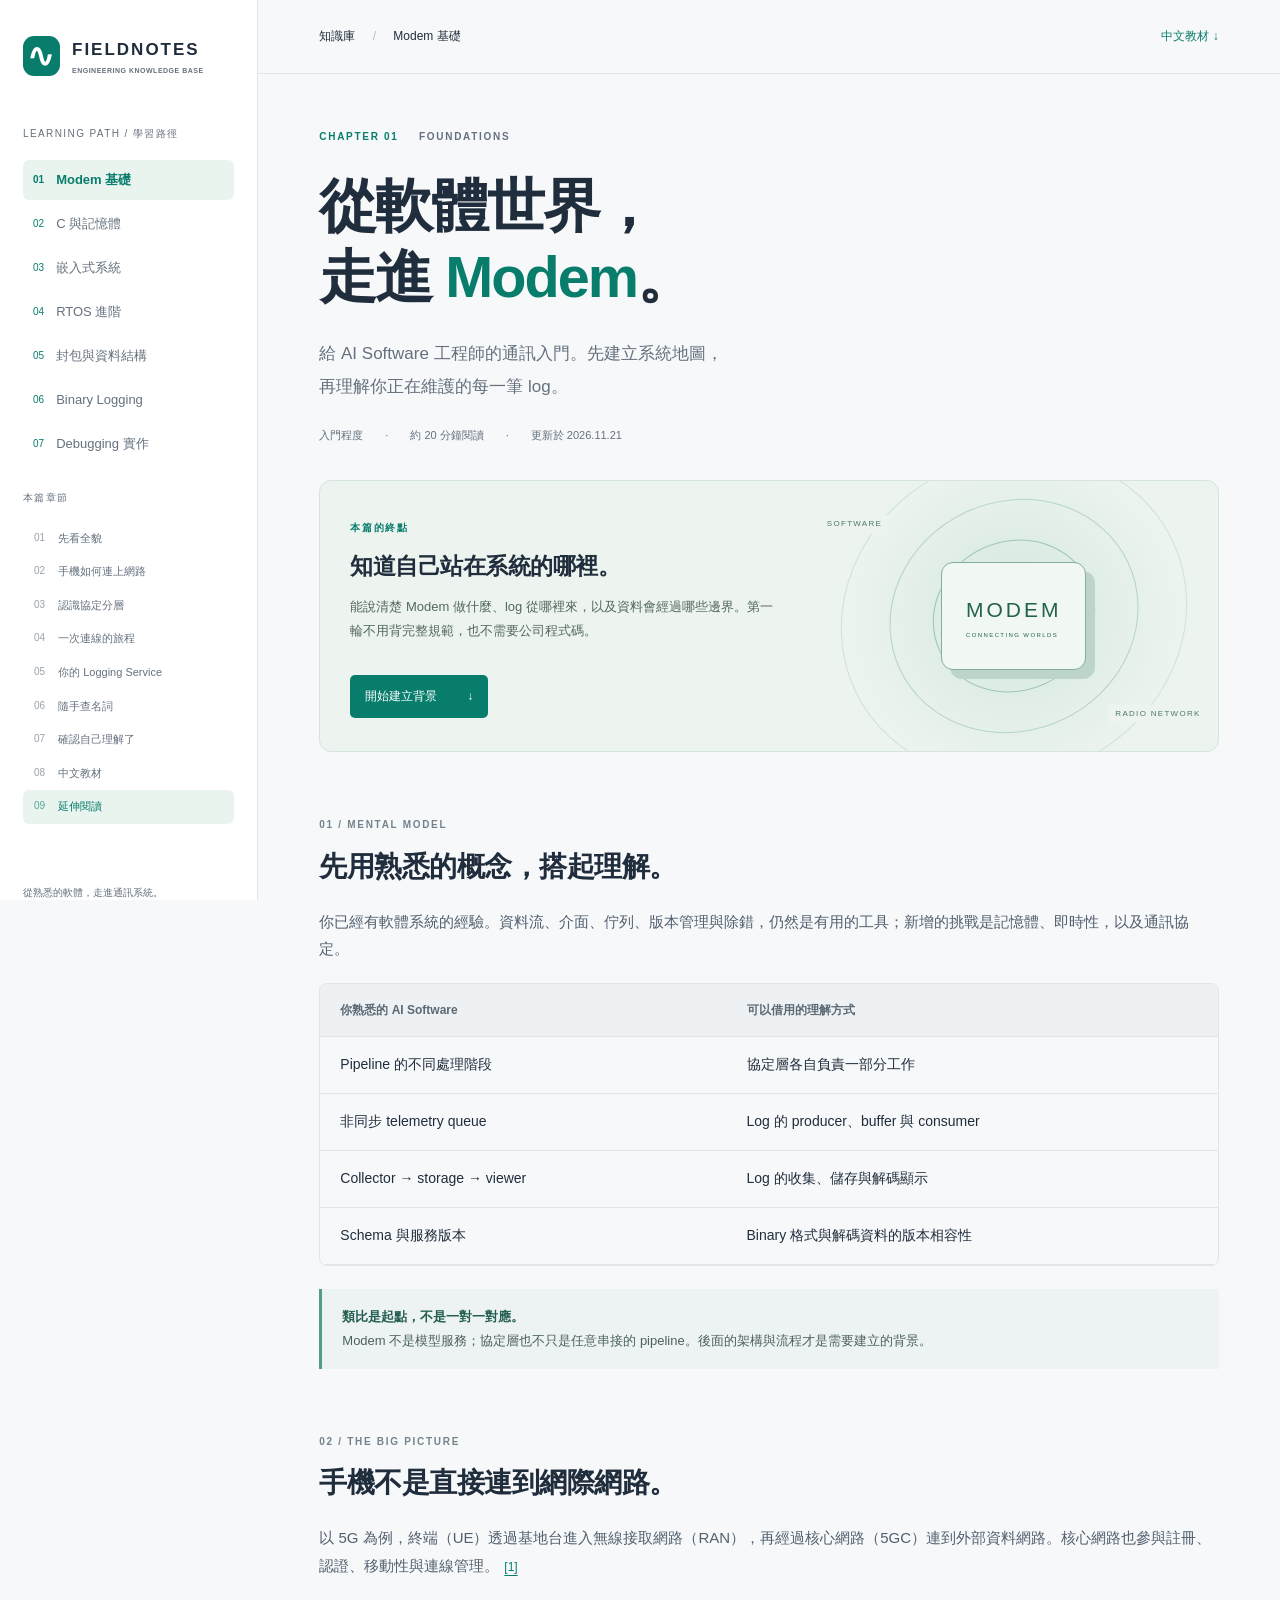
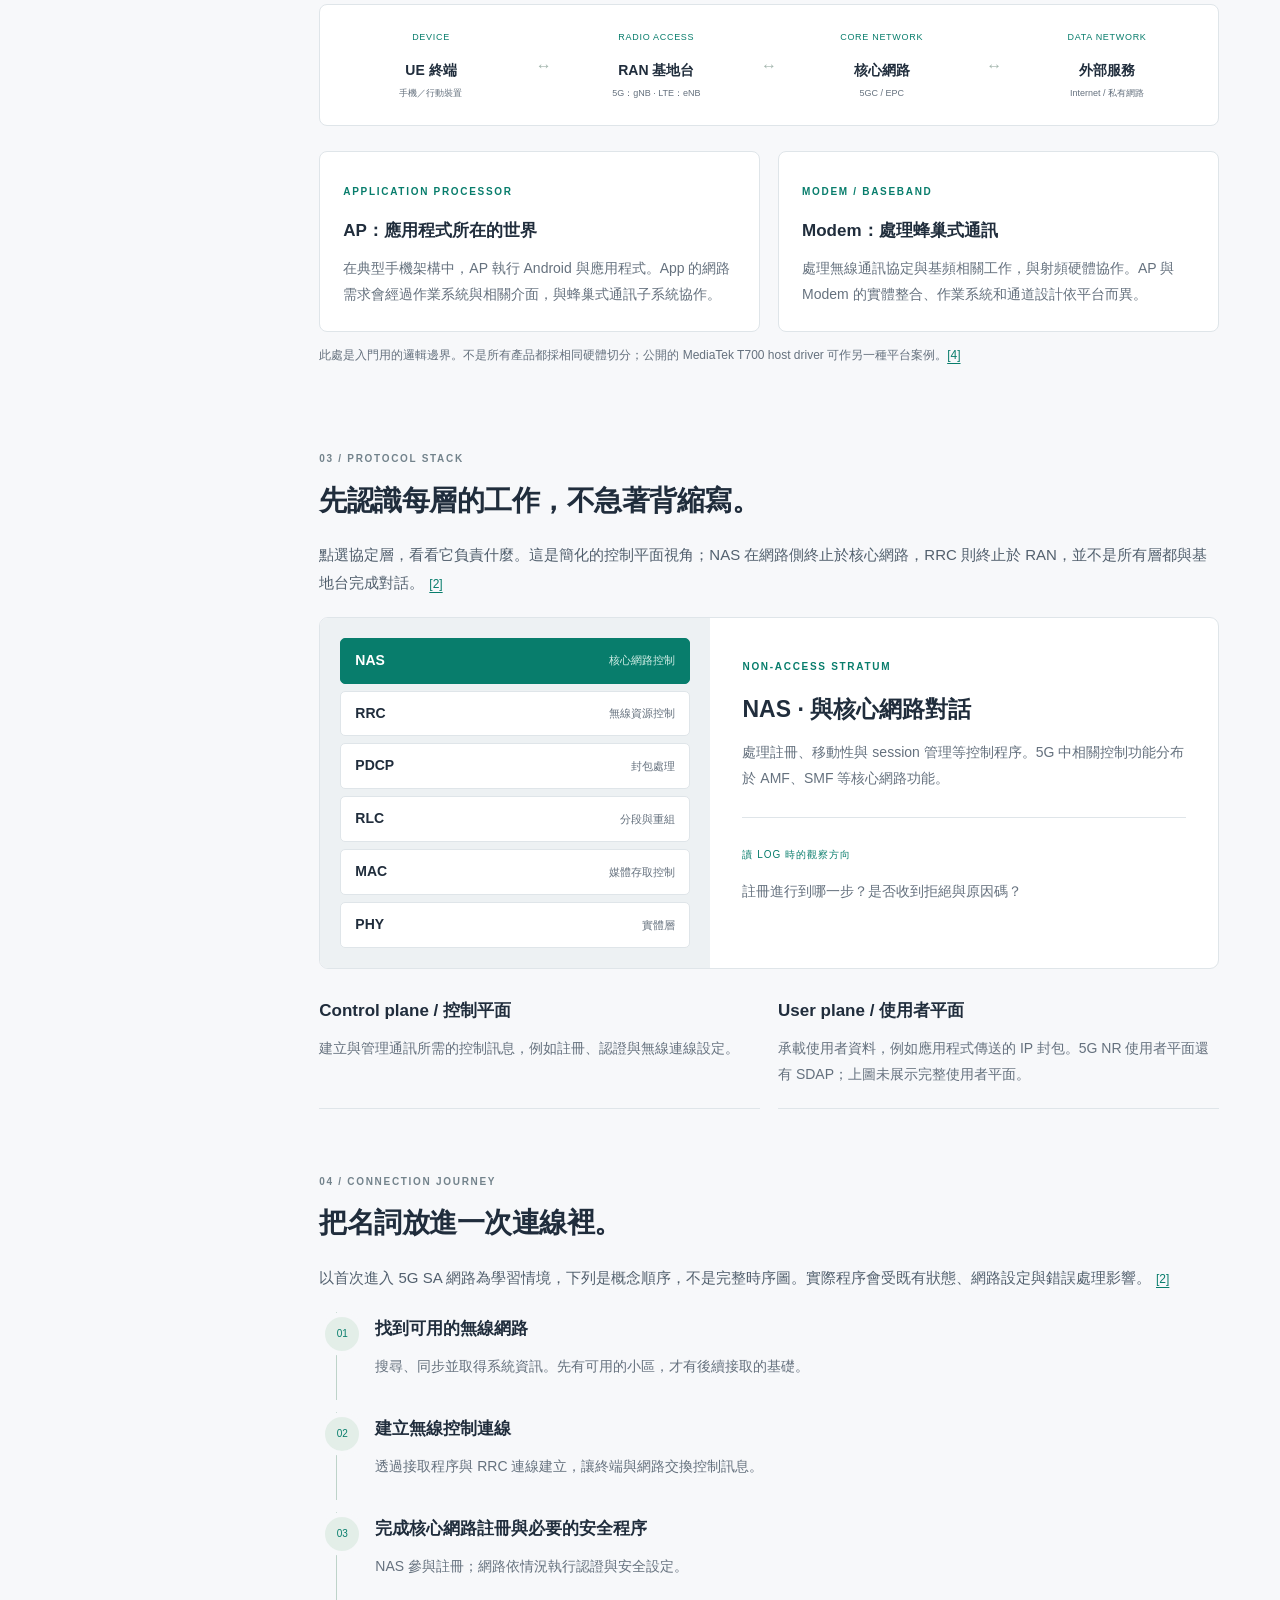
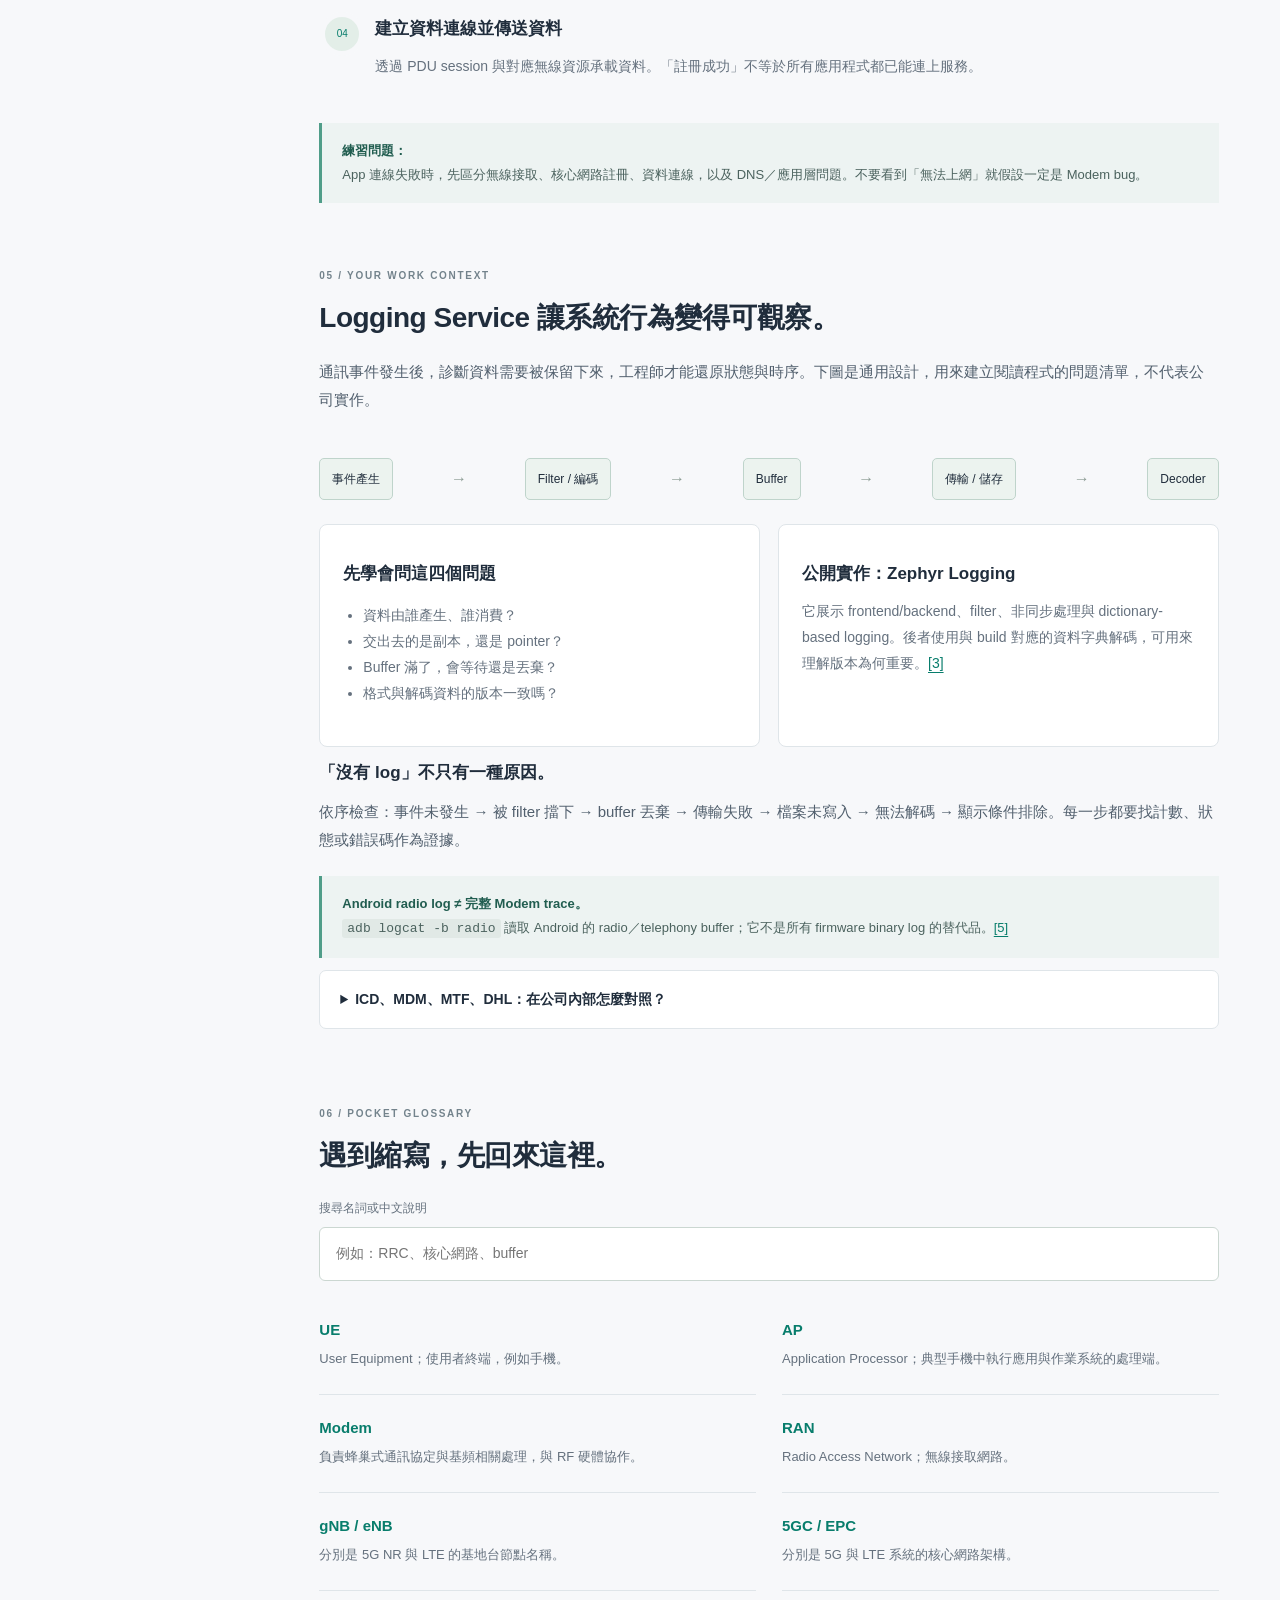
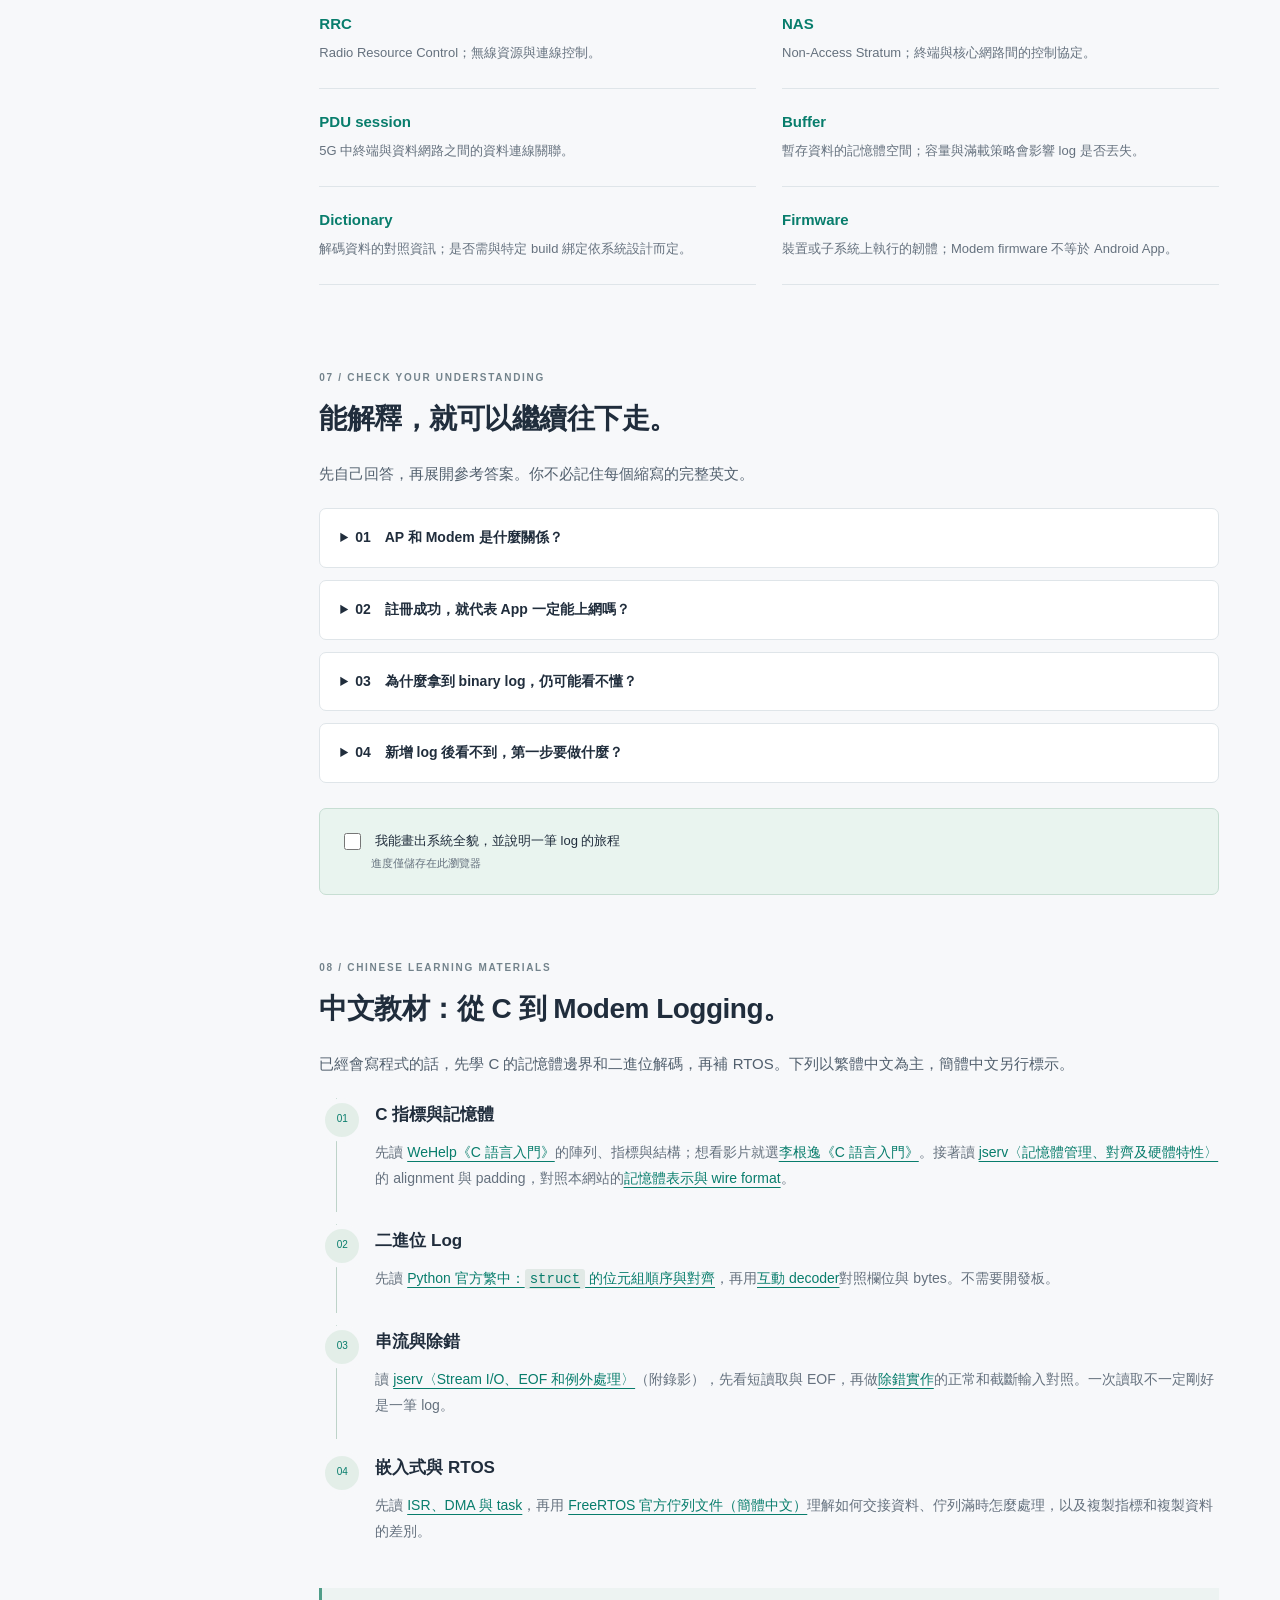
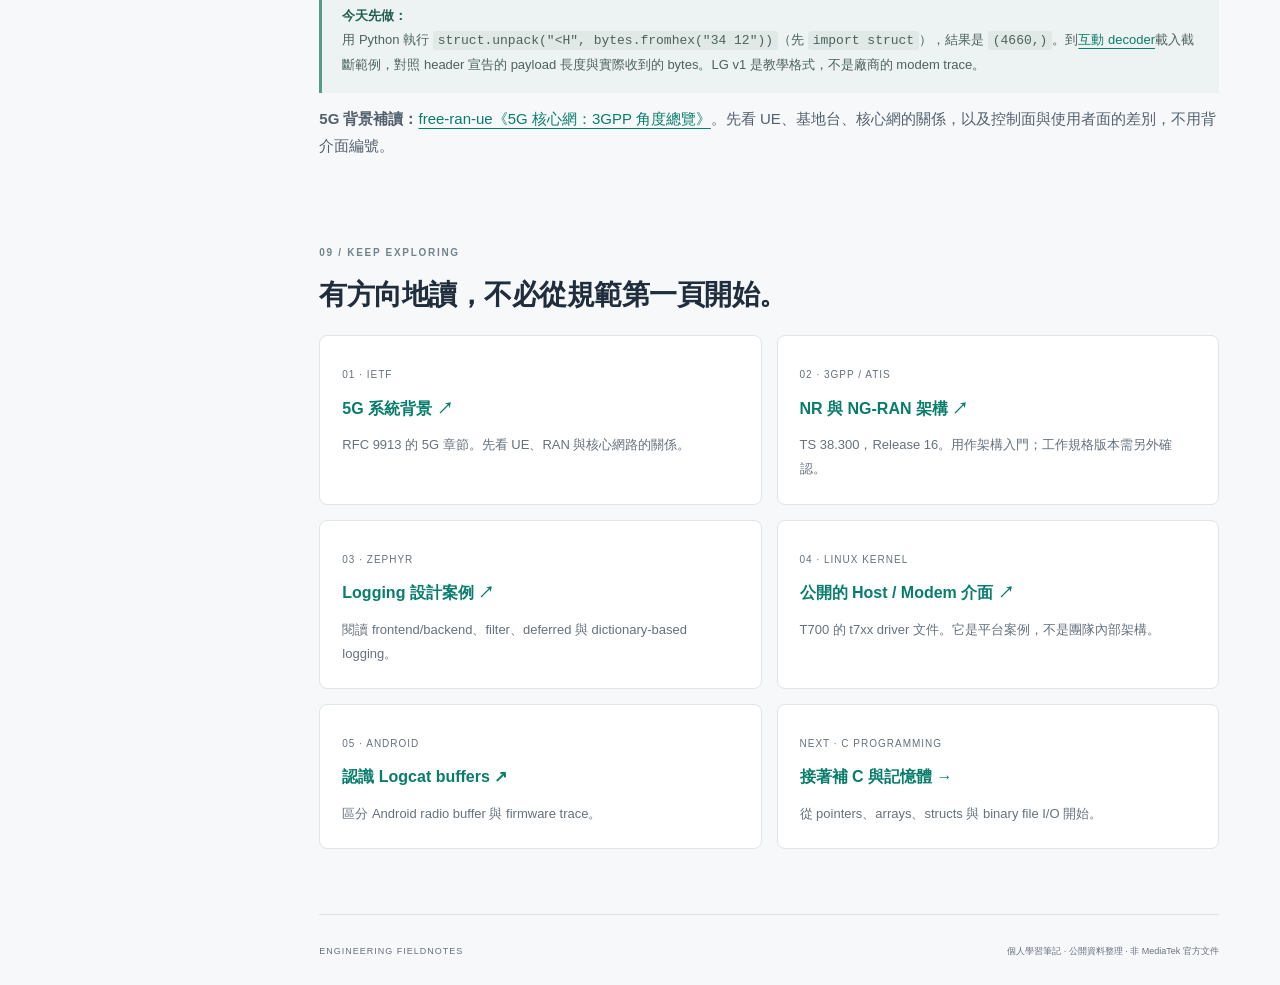
==== commit 31ee0d8b: "Add Chinese learning materials to the homepage" ====
--- a/index.html
+++ b/index.html
@@ -1,7 +1,7 @@
 <!doctype html>
 <html lang="zh-Hant"><head><meta charset="UTF-8"><meta name="viewport" content="width=device-width, initial-scale=1"><meta name="description" content="從 AI Software 走進 Modem：以系統架構、協定分層與 Logging 資料流建立通訊背景的工程師知識庫。"><title>Modem 背景入門 · Engineering Fieldnotes</title><link rel="stylesheet" href="assets/style.css"><script src="assets/app.js" defer></script><link rel="icon" href="assets/favicon.svg" type="image/svg+xml"></head>
-<body data-chapter="modem-foundations"><a class="skip" href="#main">跳到主要內容</a><aside class="sidebar"><a class="brand" href="index.html"><span class="brand-icon">∿</span><span>FIELDNOTES<small>ENGINEERING KNOWLEDGE BASE</small></span></a><div class="sidebar-label">LEARNING PATH / 學習路徑</div><div class="chapter-nav" aria-label="學習主題"><a href="index.html" class="current" aria-current="page"><span>01</span>Modem 基礎</a><a href="c-memory.html" class=""><span>02</span>C 與記憶體</a><a href="embedded-systems.html" class=""><span>03</span>嵌入式系統</a><a href="rtos-advanced.html" class=""><span>04</span>RTOS 進階</a><a href="packets-data-structures.html" class=""><span>05</span>封包與資料結構</a><a href="binary-logging.html" class=""><span>06</span>Binary Logging</a><a href="debugging.html" class=""><span>07</span>Debugging 實作</a></div><div class="sidebar-label toc-label">本篇章節</div><nav aria-label="文章章節"><a href="#overview"><span>01</span>先看全貌</a><a href="#architecture"><span>02</span>手機如何連上網路</a><a href="#layers"><span>03</span>認識協定分層</a><a href="#journey"><span>04</span>一次連線的旅程</a><a href="#logging"><span>05</span>你的 Logging Service</a><a href="#glossary"><span>06</span>隨手查名詞</a><a href="#check"><span>07</span>確認自己理解了</a><a href="#resources"><span>08</span>延伸閱讀</a></nav><div class="sidebar-footer">從熟悉的軟體，走進通訊系統。<br><a href="https://github.com/peter0512lee/mediatek-career">View repository ↗</a></div></aside>
-<div class="shell"><header class="topbar"><span>知識庫 <span class="slash">/</span> Modem 基礎</span><a href="#resources">公開參考資料 ↗</a></header><main id="main"><div class="eyebrow">CHAPTER 01 <span>FOUNDATIONS</span></div><h1>從軟體世界，<br>走進 <em>Modem</em>。</h1><p class="lead">給 AI Software 工程師的通訊入門。先建立系統地圖，<br class="desktop">再理解你正在維護的每一筆 log。</p><div class="meta"><span>入門程度</span><span>約 20 分鐘閱讀</span><span>更新於 2026.11.08</span></div>
+<body data-chapter="modem-foundations"><a class="skip" href="#main">跳到主要內容</a><aside class="sidebar"><a class="brand" href="index.html"><span class="brand-icon">∿</span><span>FIELDNOTES<small>ENGINEERING KNOWLEDGE BASE</small></span></a><div class="sidebar-label">LEARNING PATH / 學習路徑</div><div class="chapter-nav" aria-label="學習主題"><a href="index.html" class="current" aria-current="page"><span>01</span>Modem 基礎</a><a href="c-memory.html" class=""><span>02</span>C 與記憶體</a><a href="embedded-systems.html" class=""><span>03</span>嵌入式系統</a><a href="rtos-advanced.html" class=""><span>04</span>RTOS 進階</a><a href="packets-data-structures.html" class=""><span>05</span>封包與資料結構</a><a href="binary-logging.html" class=""><span>06</span>Binary Logging</a><a href="debugging.html" class=""><span>07</span>Debugging 實作</a></div><div class="sidebar-label toc-label">本篇章節</div><nav aria-label="文章章節"><a href="#overview"><span>01</span>先看全貌</a><a href="#architecture"><span>02</span>手機如何連上網路</a><a href="#layers"><span>03</span>認識協定分層</a><a href="#journey"><span>04</span>一次連線的旅程</a><a href="#logging"><span>05</span>你的 Logging Service</a><a href="#glossary"><span>06</span>隨手查名詞</a><a href="#check"><span>07</span>確認自己理解了</a><a href="#chinese-materials"><span>08</span>中文教材</a><a href="#resources"><span>09</span>延伸閱讀</a></nav><div class="sidebar-footer">從熟悉的軟體，走進通訊系統。<br><a href="https://github.com/peter0512lee/mediatek-career">View repository ↗</a></div></aside>
+<div class="shell"><header class="topbar"><span>知識庫 <span class="slash">/</span> Modem 基礎</span><a href="#chinese-materials">中文教材 ↓</a></header><main id="main"><div class="eyebrow">CHAPTER 01 <span>FOUNDATIONS</span></div><h1>從軟體世界，<br>走進 <em>Modem</em>。</h1><p class="lead">給 AI Software 工程師的通訊入門。先建立系統地圖，<br class="desktop">再理解你正在維護的每一筆 log。</p><div class="meta"><span>入門程度</span><span>約 20 分鐘閱讀</span><span>更新於 2026.11.21</span></div>
 <div class="intro-grid"><div><span class="tiny">本篇的終點</span><h2>知道自己站在系統的哪裡。</h2><p>能說清楚 Modem 做什麼、log 從哪裡來，以及資料會經過哪些邊界。第一輪不用背完整規範，也不需要公司程式碼。</p><a class="primary" href="#overview">開始建立背景 <span>↓</span></a></div><div class="signal-art" aria-label="概念示意：軟體經過 Modem 連接無線網路"><div class="orbit o1"></div><div class="orbit o2"></div><div class="orbit o3"></div><span class="chip">MODEM<small>CONNECTING WORLDS</small></span><span class="art-label al1">SOFTWARE</span><span class="art-label al2">RADIO NETWORK</span></div></div>
 <section id="overview"><div class="section-kicker">01 / MENTAL MODEL</div><h2>先用熟悉的概念，搭起理解。</h2><p>你已經有軟體系統的經驗。資料流、介面、佇列、版本管理與除錯，仍然是有用的工具；新增的挑戰是記憶體、即時性，以及通訊協定。</p><div class="table-wrap"><table><thead><tr><th>你熟悉的 AI Software</th><th>可以借用的理解方式</th></tr></thead><tbody><tr><td>Pipeline 的不同處理階段</td><td>協定層各自負責一部分工作</td></tr><tr><td>非同步 telemetry queue</td><td>Log 的 producer、buffer 與 consumer</td></tr><tr><td>Collector → storage → viewer</td><td>Log 的收集、儲存與解碼顯示</td></tr><tr><td>Schema 與服務版本</td><td>Binary 格式與解碼資料的版本相容性</td></tr></tbody></table></div><div class="note"><strong>類比是起點，不是一對一對應。</strong> Modem 不是模型服務；協定層也不只是任意串接的 pipeline。後面的架構與流程才是需要建立的背景。</div></section>
 <section id="architecture"><div class="section-kicker">02 / THE BIG PICTURE</div><h2>手機不是直接連到網際網路。</h2><p>以 5G 為例，終端（UE）透過基地台進入無線接取網路（RAN），再經過核心網路（5GC）連到外部資料網路。核心網路也參與註冊、認證、移動性與連線管理。<a class="cite" href="#ref-1">[1]</a></p><div class="network"><div><span>DEVICE</span><strong>UE 終端</strong><small>手機／行動裝置</small></div><b aria-hidden="true">↔</b><div><span>RADIO ACCESS</span><strong>RAN 基地台</strong><small>5G：gNB · LTE：eNB</small></div><b aria-hidden="true">↔</b><div><span>CORE NETWORK</span><strong>核心網路</strong><small>5GC / EPC</small></div><b aria-hidden="true">↔</b><div><span>DATA NETWORK</span><strong>外部服務</strong><small>Internet / 私有網路</small></div></div><div class="two-col"><article class="card"><span class="tiny">APPLICATION PROCESSOR</span><h3>AP：應用程式所在的世界</h3><p>在典型手機架構中，AP 執行 Android 與應用程式。App 的網路需求會經過作業系統與相關介面，與蜂巢式通訊子系統協作。</p></article><article class="card"><span class="tiny">MODEM / BASEBAND</span><h3>Modem：處理蜂巢式通訊</h3><p>處理無線通訊協定與基頻相關工作，與射頻硬體協作。AP 與 Modem 的實體整合、作業系統和通道設計依平台而異。</p></article></div><p class="caption">此處是入門用的邏輯邊界。不是所有產品都採相同硬體切分；公開的 MediaTek T700 host driver 可作另一種平台案例。<a href="#ref-4">[4]</a></p></section>
@@ -10,4 +10,29 @@
 <section id="logging"><div class="section-kicker">05 / YOUR WORK CONTEXT</div><h2>Logging Service 讓系統行為變得可觀察。</h2><p>通訊事件發生後，診斷資料需要被保留下來，工程師才能還原狀態與時序。下圖是通用設計，用來建立閱讀程式的問題清單，不代表公司實作。</p><div class="log-flow"><span>事件產生</span><i>→</i><span>Filter / 編碼</span><i>→</i><span>Buffer</span><i>→</i><span>傳輸 / 儲存</span><i>→</i><span>Decoder</span></div><div class="two-col"><article class="card"><h3>先學會問這四個問題</h3><ul><li>資料由誰產生、誰消費？</li><li>交出去的是副本，還是 pointer？</li><li>Buffer 滿了，會等待還是丟棄？</li><li>格式與解碼資料的版本一致嗎？</li></ul></article><article class="card"><h3>公開實作：Zephyr Logging</h3><p>它展示 frontend/backend、filter、非同步處理與 dictionary-based logging。後者使用與 build 對應的資料字典解碼，可用來理解版本為何重要。<a href="#ref-3">[3]</a></p></article></div><h3>「沒有 log」不只有一種原因。</h3><p>依序檢查：事件未發生 → 被 filter 擋下 → buffer 丟棄 → 傳輸失敗 → 檔案未寫入 → 無法解碼 → 顯示條件排除。每一步都要找計數、狀態或錯誤碼作為證據。</p><div class="note"><strong>Android radio log ≠ 完整 Modem trace。</strong> <code>adb logcat -b radio</code> 讀取 Android 的 radio／telephony buffer；它不是所有 firmware binary log 的替代品。<a href="#ref-5">[5]</a></div><details><summary>ICD、MDM、MTF、DHL：在公司內部怎麼對照？</summary><p>目前沒有足夠可靠的公開來源確認本專案情境中的定義；不猜全名或模組關係。請在公司內部釐清各項的類型、執行位置、輸入／輸出、buffer ownership、初始化流程與常見失敗情境。</p><p>這個公開知識庫只整理共通知識，不收錄內部 code、log 或未公開的架構對照。</p></details></section>
 <section id="glossary"><div class="section-kicker">06 / POCKET GLOSSARY</div><h2>遇到縮寫，先回來這裡。</h2><label class="search-label" for="term-search">搜尋名詞或中文說明</label><input id="term-search" type="search" placeholder="例如：RRC、核心網路、buffer" autocomplete="off"><div class="terms" id="terms"><article class="term"><h3>UE</h3><p>User Equipment；使用者終端，例如手機。</p></article><article class="term"><h3>AP</h3><p>Application Processor；典型手機中執行應用與作業系統的處理端。</p></article><article class="term"><h3>Modem</h3><p>負責蜂巢式通訊協定與基頻相關處理，與 RF 硬體協作。</p></article><article class="term"><h3>RAN</h3><p>Radio Access Network；無線接取網路。</p></article><article class="term"><h3>gNB / eNB</h3><p>分別是 5G NR 與 LTE 的基地台節點名稱。</p></article><article class="term"><h3>5GC / EPC</h3><p>分別是 5G 與 LTE 系統的核心網路架構。</p></article><article class="term"><h3>RRC</h3><p>Radio Resource Control；無線資源與連線控制。</p></article><article class="term"><h3>NAS</h3><p>Non-Access Stratum；終端與核心網路間的控制協定。</p></article><article class="term"><h3>PDU session</h3><p>5G 中終端與資料網路之間的資料連線關聯。</p></article><article class="term"><h3>Buffer</h3><p>暫存資料的記憶體空間；容量與滿載策略會影響 log 是否丟失。</p></article><article class="term"><h3>Dictionary</h3><p>解碼資料的對照資訊；是否需與特定 build 綁定依系統設計而定。</p></article><article class="term"><h3>Firmware</h3><p>裝置或子系統上執行的韌體；Modem firmware 不等於 Android App。</p></article></div><p id="search-status" role="status" class="caption"></p></section>
 <section id="check"><div class="section-kicker">07 / CHECK YOUR UNDERSTANDING</div><h2>能解釋，就可以繼續往下走。</h2><p>先自己回答，再展開參考答案。你不必記住每個縮寫的完整英文。</p><details><summary>01　AP 和 Modem 是什麼關係？</summary><p>典型手機中，AP 執行應用與作業系統，Modem 處理蜂巢式通訊；兩者透過平台介面協作。邏輯職責不同，不表示一定是兩顆獨立晶片。</p></details><details><summary>02　註冊成功，就代表 App 一定能上網嗎？</summary><p>不一定。還需有可用資料連線，後續也可能遇到路由、DNS、TLS 或應用服務問題。應分層尋找證據。</p></details><details><summary>03　為什麼拿到 binary log，仍可能看不懂？</summary><p>可能缺少正確格式資訊或對應版本的 dictionary，也可能有資料截斷、未知 ID 或解析錯誤。先確認版本與資料完整性。</p></details><details><summary>04　新增 log 後看不到，第一步要做什麼？</summary><p>確認程式路徑是否真的執行，以及 log 是否被編譯進去、是否被 runtime filter 關閉，再沿 buffer、傳輸、儲存、解碼逐段檢查。</p></details><div class="completion"><label><input type="checkbox" id="completed"> 我能畫出系統全貌，並說明一筆 log 的旅程</label><span id="completion-status" role="status">進度僅儲存在此瀏覽器</span></div></section>
-<section id="resources"><div class="section-kicker">08 / KEEP EXPLORING</div><h2>有方向地讀，不必從規範第一頁開始。</h2><div class="resources"><a id="ref-1" href="https://www.rfc-editor.org/rfc/rfc9913.html"><span>01 · IETF</span><h3>5G 系統背景 ↗</h3><p>RFC 9913 的 5G 章節。先看 UE、RAN 與核心網路的關係。</p></a><a id="ref-2" href="https://atisorg.s3.amazonaws.com/archive/3gpp-documents/Rel16/ATIS.3GPP.38.300.V1620.pdf"><span>02 · 3GPP / ATIS</span><h3>NR 與 NG-RAN 架構 ↗</h3><p>TS 38.300，Release 16。用作架構入門；工作規格版本需另外確認。</p></a><a id="ref-3" href="https://docs.zephyrproject.org/latest/services/logging/index.html"><span>03 · ZEPHYR</span><h3>Logging 設計案例 ↗</h3><p>閱讀 frontend/backend、deferred 與 dictionary-based logging。</p></a><a id="ref-4" href="https://docs.kernel.org/networking/device_drivers/wwan/t7xx.html"><span>04 · LINUX KERNEL</span><h3>公開的 Host / Modem 介面 ↗</h3><p>T700 的 t7xx driver 文件。它是平台案例，不是團隊內部架構。</p></a><a id="ref-5" href="https://developer.android.com/tools/logcat"><span>05 · ANDROID</span><h3>認識 Logcat buffers ↗</h3><p>區分 Android radio buffer 與 firmware trace。</p></a><a href="c-memory.html"><span>NEXT · C PROGRAMMING</span><h3>接著補 C 與記憶體 →</h3><p>從 pointers、arrays、structs 與 binary file I/O 開始。</p></a></div></section><footer>ENGINEERING FIELDNOTES <span>個人學習筆記 · 公開資料整理 · 非 MediaTek 官方文件</span></footer></main></div></body></html>+<section id="chinese-materials">
+  <div class="section-kicker">08 / CHINESE LEARNING MATERIALS</div>
+  <h2>中文教材：從 C 到 Modem Logging。</h2>
+  <p>已經會寫程式的話，先學 C 的記憶體邊界和二進位解碼，再補 RTOS。下列以繁體中文為主，簡體中文另行標示。</p>
+  <ol class="timeline">
+    <li>
+      <h3>C 指標與記憶體</h3>
+      <p>先讀 <a href="https://wehelp.tw/roadmap/c/pointer-struct">WeHelp《C 語言入門》</a>的陣列、指標與結構；想看影片就選<a href="https://www.youtube.com/playlist?list=PLY_qIufNHc293YnIjVeEwNDuqGo8y2Emx">李根逸《C 語言入門》</a>。接著讀 <a href="https://hackmd.io/@sysprog/c-memory">jserv〈記憶體管理、對齊及硬體特性〉</a>的 alignment 與 padding，對照本網站的<a href="c-memory.html#representation">記憶體表示與 wire format</a>。</p>
+    </li>
+    <li>
+      <h3>二進位 Log</h3>
+      <p>先讀 <a href="https://docs.python.org/zh-tw/3/library/struct.html#struct-alignment">Python 官方繁中：<code>struct</code> 的位元組順序與對齊</a>，再用<a href="binary-logging.html#bytes">互動 decoder</a>對照欄位與 bytes。不需要開發板。</p>
+    </li>
+    <li>
+      <h3>串流與除錯</h3>
+      <p>讀 <a href="https://hackmd.io/@sysprog/c-stream-io">jserv〈Stream I/O、EOF 和例外處理〉</a>（附錄影），先看短讀取與 EOF，再做<a href="debugging.html#lab">除錯實作</a>的正常和截斷輸入對照。一次讀取不一定剛好是一筆 log。</p>
+    </li>
+    <li>
+      <h3>嵌入式與 RTOS</h3>
+      <p>先讀 <a href="embedded-systems.html#execution">ISR、DMA 與 task</a>，再用 <a href="https://freertos.org/zh-cn-cmn-s/Documentation/02-Kernel/02-Kernel-features/02-Queues-mutexes-and-semaphores/01-Queues">FreeRTOS 官方佇列文件（簡體中文）</a>理解如何交接資料、佇列滿時怎麼處理，以及複製指標和複製資料的差別。</p>
+    </li>
+  </ol>
+  <div class="note"><strong>今天先做：</strong>用 Python 執行 <code>struct.unpack("&lt;H", bytes.fromhex("34 12"))</code>（先 <code>import struct</code>），結果是 <code>(4660,)</code>。到<a href="binary-logging.html#bytes">互動 decoder</a>載入截斷範例，對照 header 宣告的 payload 長度與實際收到的 bytes。LG v1 是教學格式，不是廠商的 modem trace。</div>
+  <p><strong>5G 背景補讀：</strong><a href="https://free-ran-ue.github.io/doc-5g-core-book/zh/part1-history/chapter2/">free-ran-ue《5G 核心網：3GPP 角度總覽》</a>。先看 UE、基地台、核心網的關係，以及控制面與使用者面的差別，不用背介面編號。</p>
+</section>
+<section id="resources"><div class="section-kicker">09 / KEEP EXPLORING</div><h2>有方向地讀，不必從規範第一頁開始。</h2><div class="resources"><a id="ref-1" href="https://www.rfc-editor.org/rfc/rfc9913.html"><span>01 · IETF</span><h3>5G 系統背景 ↗</h3><p>RFC 9913 的 5G 章節。先看 UE、RAN 與核心網路的關係。</p></a><a id="ref-2" href="https://atisorg.s3.amazonaws.com/archive/3gpp-documents/Rel16/ATIS.3GPP.38.300.V1620.pdf"><span>02 · 3GPP / ATIS</span><h3>NR 與 NG-RAN 架構 ↗</h3><p>TS 38.300，Release 16。用作架構入門；工作規格版本需另外確認。</p></a><a id="ref-3" href="https://docs.zephyrproject.org/latest/services/logging/index.html"><span>03 · ZEPHYR</span><h3>Logging 設計案例 ↗</h3><p>閱讀 frontend/backend、filter、deferred 與 dictionary-based logging。</p></a><a id="ref-4" href="https://docs.kernel.org/networking/device_drivers/wwan/t7xx.html"><span>04 · LINUX KERNEL</span><h3>公開的 Host / Modem 介面 ↗</h3><p>T700 的 t7xx driver 文件。它是平台案例，不是團隊內部架構。</p></a><a id="ref-5" href="https://developer.android.com/tools/logcat"><span>05 · ANDROID</span><h3>認識 Logcat buffers ↗</h3><p>區分 Android radio buffer 與 firmware trace。</p></a><a href="c-memory.html"><span>NEXT · C PROGRAMMING</span><h3>接著補 C 與記憶體 →</h3><p>從 pointers、arrays、structs 與 binary file I/O 開始。</p></a></div></section><footer>ENGINEERING FIELDNOTES <span>個人學習筆記 · 公開資料整理 · 非 MediaTek 官方文件</span></footer></main></div></body></html>
